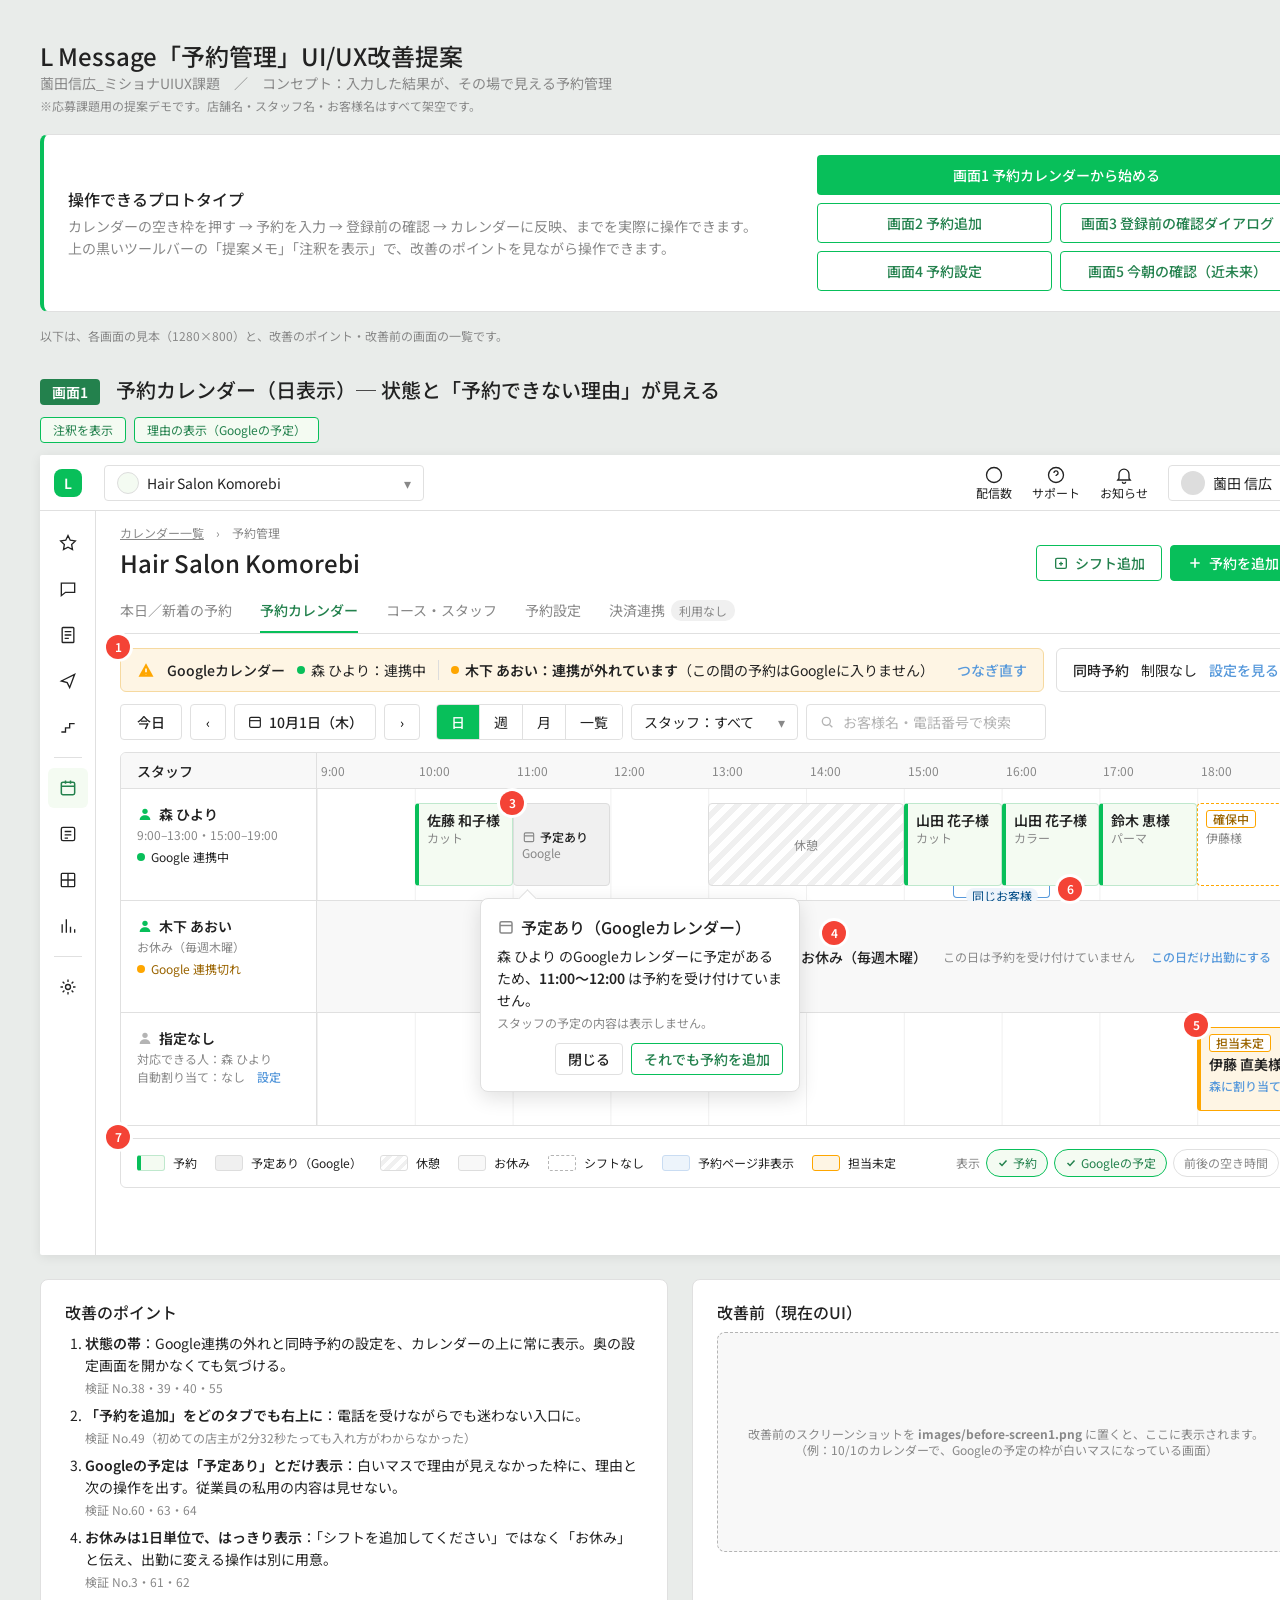
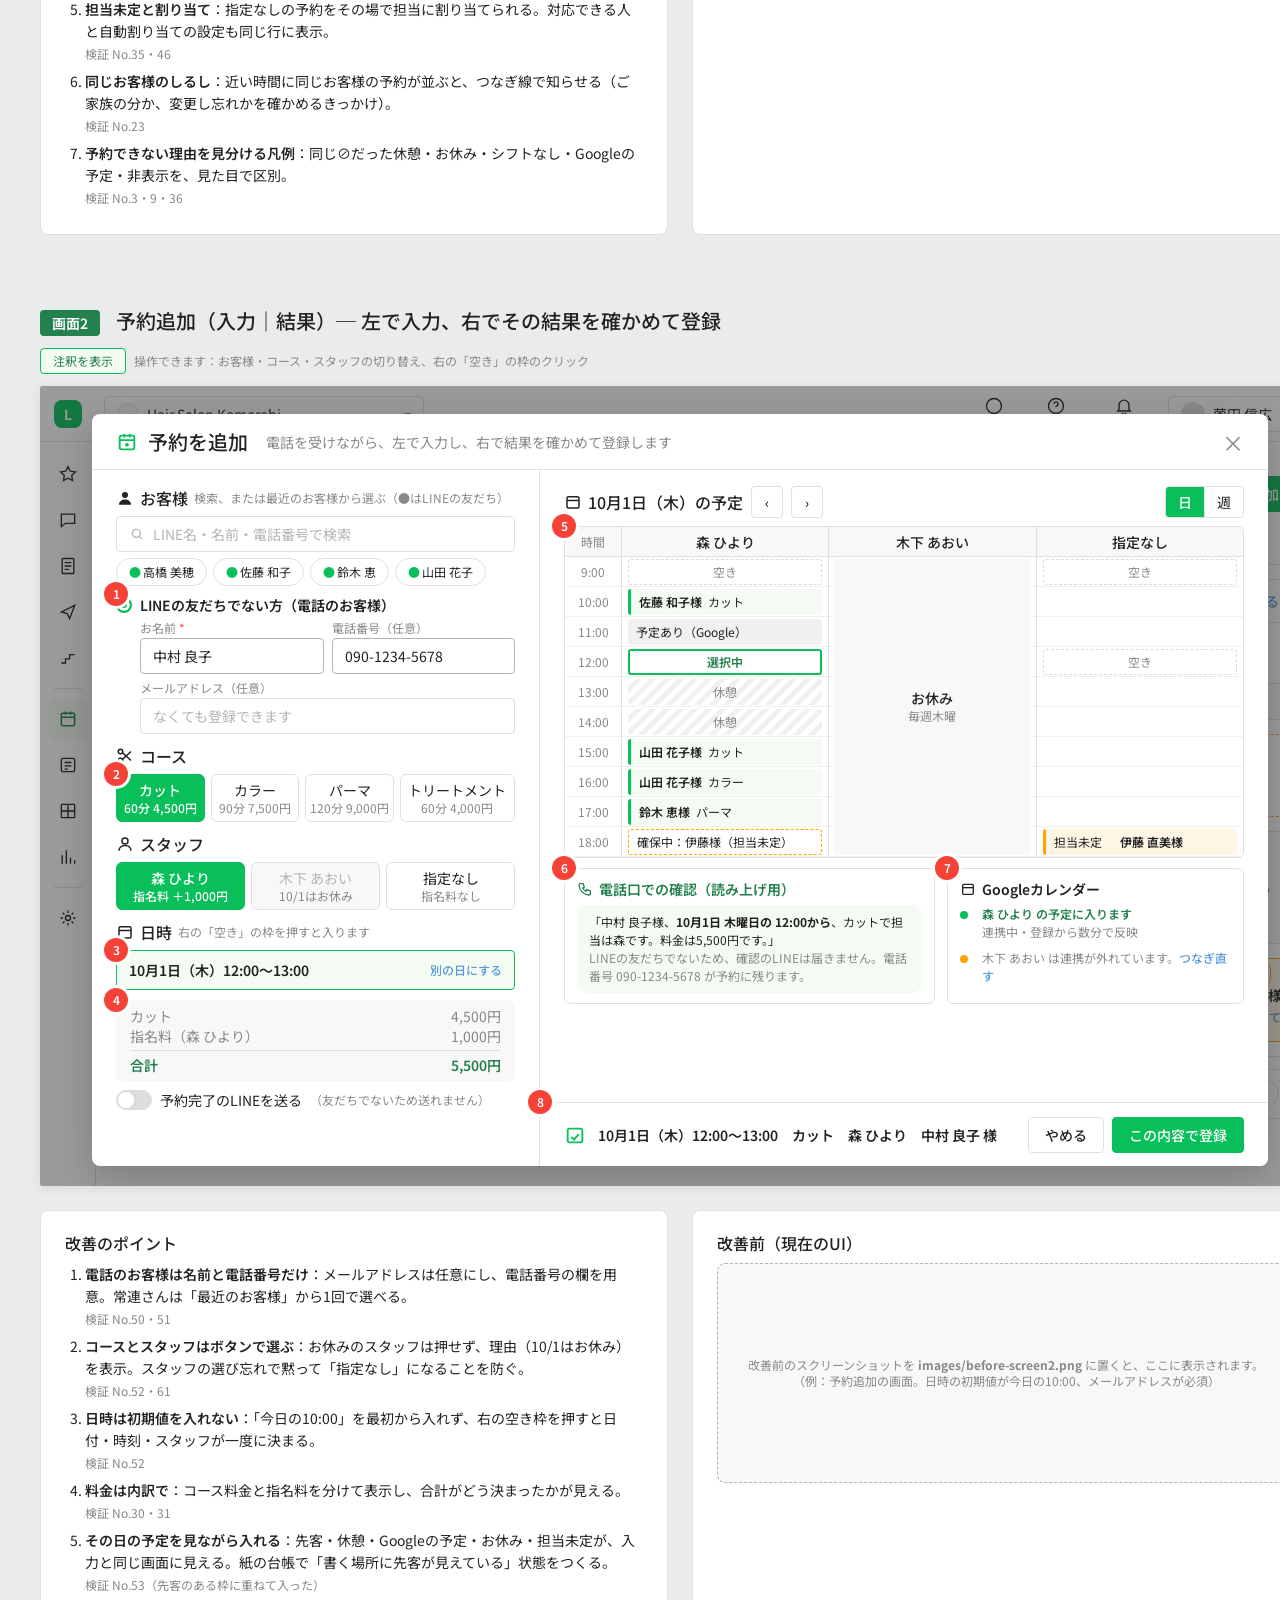
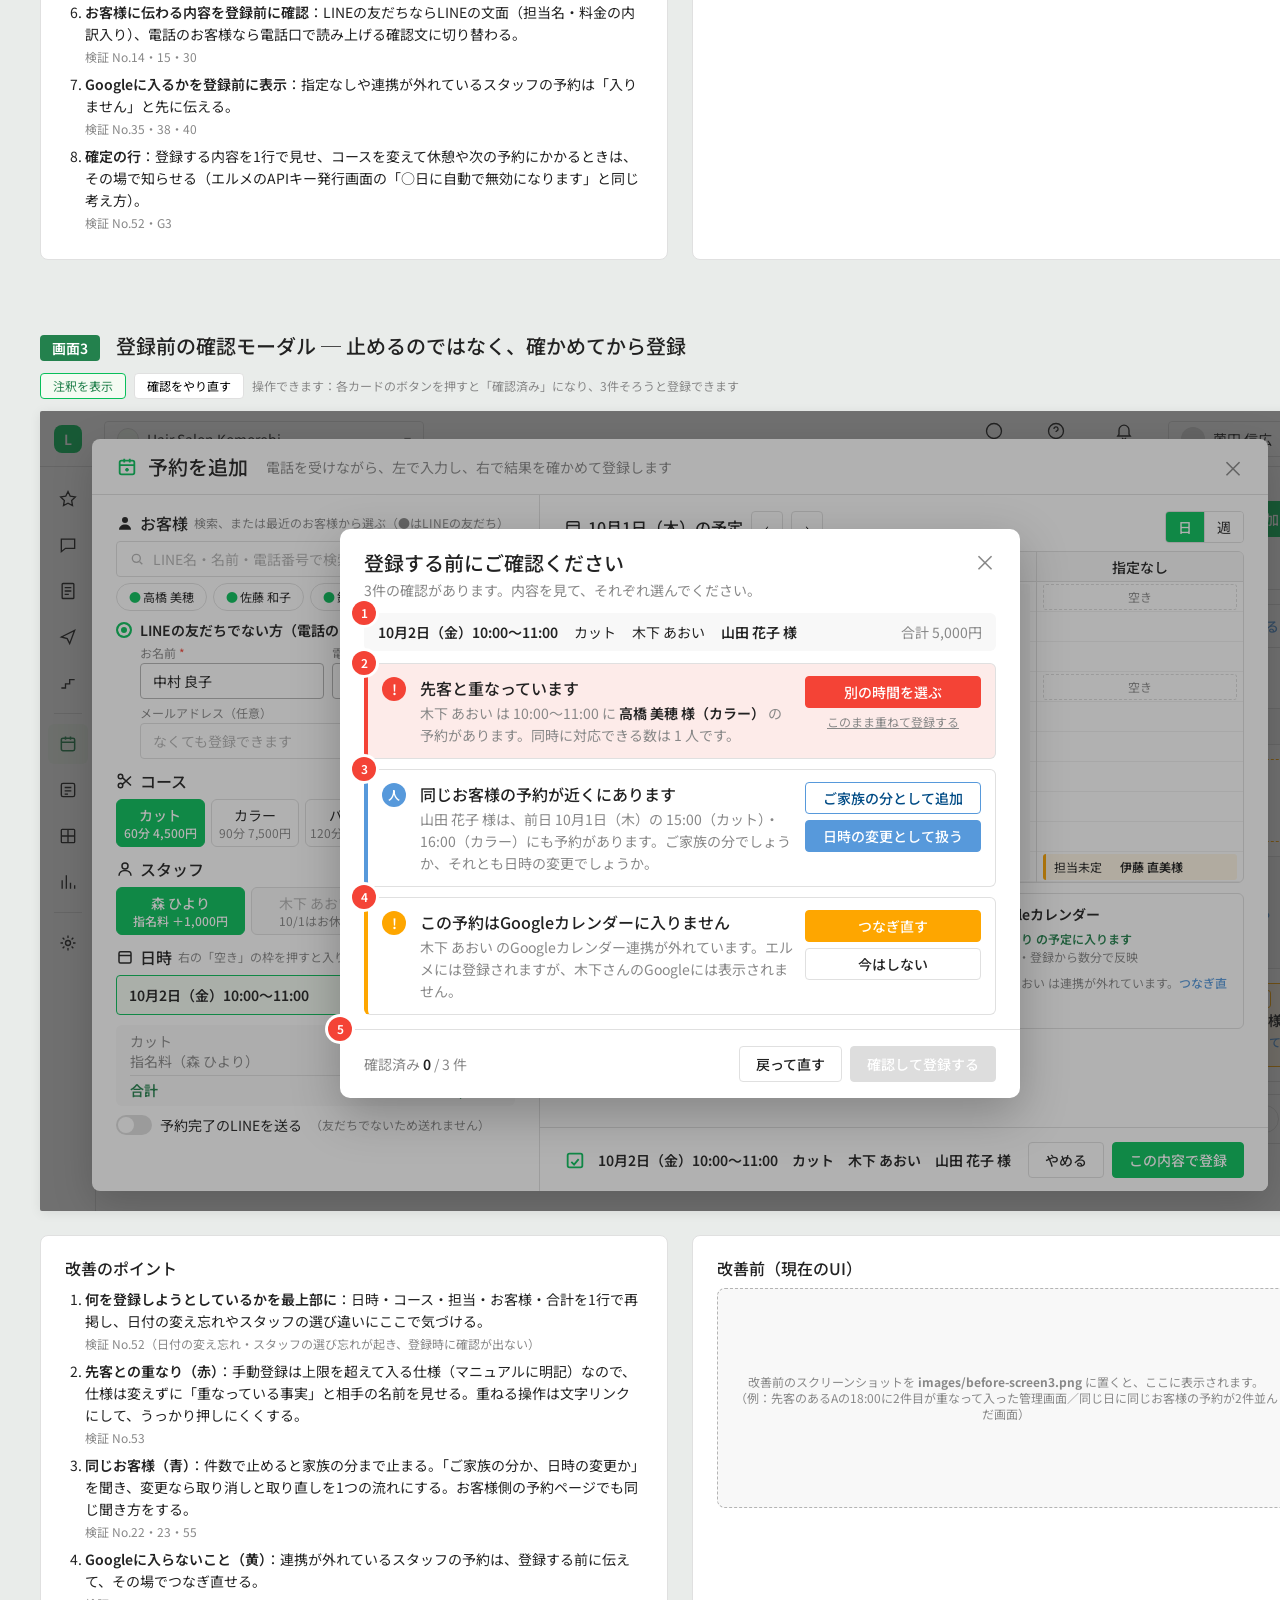
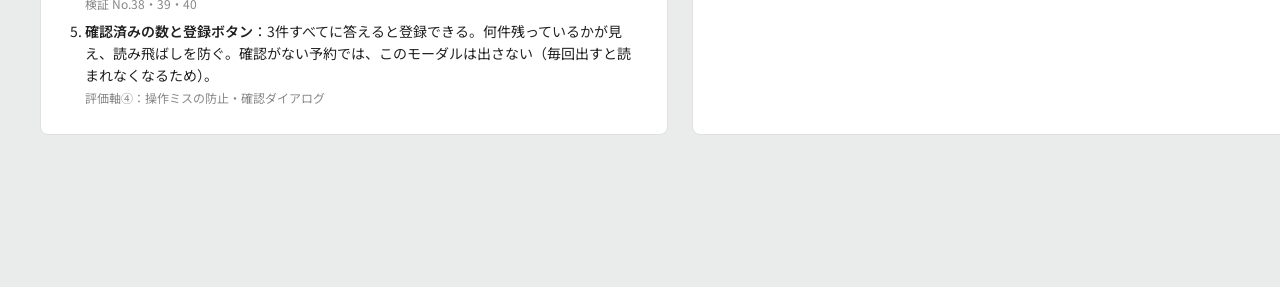
==== index.html @ c2ddda3b "Add files via upload" ====
<!DOCTYPE html>
<html lang="ja">
<head>
<meta charset="UTF-8">
<meta name="viewport" content="width=1400">
<meta name="robots" content="noindex, nofollow">
<title>薗田信広_ミショナUIUX課題｜L Message 予約管理 改善提案</title>
<link rel="preconnect" href="https://fonts.googleapis.com">
<link rel="preconnect" href="https://fonts.gstatic.com" crossorigin>
<link href="https://fonts.googleapis.com/css2?family=Noto+Sans+JP:wght@400;500;600&display=swap" rel="stylesheet">
<style>
/* ===== L Message デザインガイドのトークン ===== */
:root{
  --main:#08bf5a; --main-weak:#f4fbf2; --main-strong:#23814d;
  --text:#222222; --white:#ffffff; --border:#e0e0e0;
  --gray:#888888; --gray-2:#dddddd; --gray-3:#f8f8f8; --gray-4:#b4b4b4; --gray-5:#f0f0f0;
  --link:#5799DB; --link-weak:#edf4fb; --link-strong:#004b85;
  --error:#f44336; --error-weak:#fdebe9; --error-strong:#a10000;
  --warn:#fea600; --warn-weak:#fef5e4;
}
*{box-sizing:border-box;margin:0;padding:0}
body{font-family:"Noto Sans JP",sans-serif;color:var(--text);background:#e9ecea;font-size:14px;line-height:22px}
button{font-family:inherit;cursor:pointer}

/* 文字の階層（ガイド準拠） */
.t-title{font-size:24px;font-weight:500;line-height:32px}
.t-screen{font-size:20px;font-weight:500;line-height:28px}
.t-head{font-size:16px;font-weight:500;line-height:24px}
.t-body{font-size:14px;font-weight:400;line-height:22px}
.t-strong{font-size:14px;font-weight:600;line-height:22px}
.t-sub{font-size:14px;font-weight:400;line-height:22px;color:var(--gray)}
.t-opt{font-size:12px;font-weight:400;line-height:16px}

/* ===== 提出ページの外側（アートボードの説明） ===== */
.doc{width:1360px;margin:0 auto;padding:40px 40px 80px}
.doc-head{margin-bottom:32px}
.doc-head p{color:var(--gray)}
.screen-block{margin-bottom:72px}
.screen-label{display:flex;align-items:baseline;gap:16px;margin-bottom:12px}
.screen-label .no{background:var(--main-strong);color:#fff;font-size:14px;font-weight:600;padding:2px 12px;border-radius:4px}
.screen-tools{display:flex;gap:8px;margin-bottom:12px}
.btn-tool{border:1px solid var(--border);background:#fff;border-radius:4px;padding:4px 12px;font-size:12px;line-height:16px}
.btn-tool[aria-pressed="true"]{border-color:var(--main);color:var(--main-strong);background:var(--main-weak)}

.notes{display:grid;grid-template-columns:1fr 1fr;gap:24px;margin-top:24px}
.card-doc{background:#fff;border:1px solid var(--border);border-radius:8px;padding:20px 24px}
.card-doc h3{margin-bottom:8px}
.card-doc ol{padding-left:20px}
.card-doc li{margin-bottom:6px}
.card-doc .ref{color:var(--gray);font-size:12px;line-height:16px}
.before-box{border:1px dashed var(--gray-4);border-radius:8px;min-height:220px;display:flex;align-items:center;justify-content:center;background:var(--gray-3);overflow:hidden}
.before-box img{max-width:100%;display:block}
.before-box .ph{color:var(--gray);font-size:12px;line-height:16px;text-align:center;padding:16px}

/* ===== アートボード 1280×800 ===== */
.artboard{width:1280px;height:800px;background:#fff;position:relative;overflow:hidden;box-shadow:0 2px 12px rgba(0,0,0,.08);border-radius:2px}

/* ヘッダー */
.app-header{height:56px;border-bottom:1px solid var(--border);display:flex;align-items:center;padding:0 20px 0 0}
.logo{width:56px;display:flex;justify-content:center}
.logo span{width:28px;height:28px;border-radius:8px;background:var(--main);color:#fff;font-weight:600;display:flex;align-items:center;justify-content:center;font-size:14px}
.store-select{display:flex;align-items:center;gap:8px;border:1px solid var(--border);border-radius:4px;height:36px;padding:0 12px;width:320px;margin-left:8px}
.store-select .ico{width:22px;height:22px;border-radius:50%;background:var(--main-weak);border:1px solid var(--gray-2)}
.store-select .caret{margin-left:auto;color:var(--gray)}
.header-right{margin-left:auto;display:flex;align-items:center;gap:20px}
.hicon{display:flex;flex-direction:column;align-items:center;color:var(--text)}
.hicon svg{width:20px;height:20px}
.user{display:flex;align-items:center;gap:8px;border:1px solid var(--border);border-radius:4px;height:36px;padding:0 12px}
.avatar{width:24px;height:24px;border-radius:50%;background:var(--gray-2)}

/* 左のメニュー（細いアイコン列） */
.rail{position:absolute;top:56px;left:0;bottom:0;width:56px;border-right:1px solid var(--border);display:flex;flex-direction:column;align-items:center;padding-top:12px;gap:6px}
.rail a{width:40px;height:40px;border-radius:6px;display:flex;align-items:center;justify-content:center;color:var(--text)}
.rail a.active{background:var(--main-weak);color:var(--main-strong)}
.rail svg{width:20px;height:20px}
.rail .sep{width:28px;height:1px;background:var(--border);margin:4px 0}

/* メイン */
.main{position:absolute;top:56px;left:56px;right:0;bottom:0;padding:14px 24px 0}
.crumb{color:var(--gray)}
.crumb a{color:var(--gray);text-decoration:underline}
.title-row{display:flex;align-items:center;margin-top:4px}
.title-row .actions{margin-left:auto;display:flex;gap:8px}
.btn{height:36px;border-radius:4px;padding:0 16px;font-size:14px;font-weight:500;display:inline-flex;align-items:center;gap:6px;border:1px solid var(--border);background:#fff;color:var(--text)}
.btn-primary{background:var(--main);border-color:var(--main);color:#fff}
.btn-primary:hover{background:var(--main-strong)}
.btn-outline{border-color:var(--main);color:var(--main-strong)}
.btn svg{width:16px;height:16px}

.tabs{display:flex;gap:28px;border-bottom:1px solid var(--border);margin-top:8px}
.tabs a{padding:10px 0;color:var(--gray);text-decoration:none}
.tabs a.active{color:var(--main-strong);font-weight:500;border-bottom:2px solid var(--main)}
.tabs .pill{font-size:12px;line-height:16px;background:var(--gray-5);color:var(--gray);padding:2px 8px;border-radius:10px;margin-left:6px}

/* 状態の帯 */
.status-row{display:flex;gap:12px;margin-top:14px}
.status{display:flex;align-items:center;gap:12px;border-radius:6px;padding:0 16px;height:44px;border:1px solid var(--border);background:#fff}
.status.warn{background:var(--warn-weak);border-color:#f6d9a0;flex:1}
.status .lbl{font-weight:500}
.dot{width:8px;height:8px;border-radius:50%;display:inline-block;margin-right:6px}
.dot.ok{background:var(--main)}
.dot.ng{background:var(--warn)}
.status .item{display:flex;align-items:center}
.status .div{width:1px;height:20px;background:var(--gray-2)}
.link{color:var(--link);text-decoration:none;font-weight:500}
.link:hover{color:var(--link-strong);text-decoration:underline}
.warn-ico{color:var(--warn);width:18px;height:18px}

/* 操作の行 */
.toolbar{display:flex;align-items:center;gap:8px;margin-top:12px;white-space:nowrap}
.toolbar>*{flex-shrink:0}
.seg{display:flex;border:1px solid var(--border);border-radius:4px;overflow:hidden;height:36px}
.seg button{border:0;background:#fff;padding:0 14px;font-size:14px;color:var(--text)}
.seg button+button{border-left:1px solid var(--border)}
.seg button.on{background:var(--main);color:#fff;font-weight:500}
.datebox{display:flex;align-items:center;gap:6px;height:36px;border:1px solid var(--border);border-radius:4px;padding:0 12px;font-weight:500}
.iconbtn{width:36px;height:36px;border:1px solid var(--border);border-radius:4px;background:#fff;display:flex;align-items:center;justify-content:center}
.select{height:36px;border:1px solid var(--border);border-radius:4px;padding:0 12px;display:flex;align-items:center;gap:24px;background:#fff}
.search{height:36px;border:1px solid var(--border);border-radius:4px;padding:0 12px;display:flex;align-items:center;gap:8px;width:240px;color:var(--gray-4)}
.toggles{margin-left:auto;display:flex;align-items:center;gap:6px}
.chip{white-space:nowrap;height:28px;border-radius:14px;padding:0 10px;display:flex;align-items:center;gap:4px;border:1px solid var(--border);font-size:12px;line-height:16px;background:#fff;color:var(--gray)}
.chip.on{border-color:var(--main);color:var(--main-strong);background:var(--main-weak)}
.chip svg{width:12px;height:12px}

/* タイムライン */
.tl{margin-top:12px;border:1px solid var(--border);border-radius:6px;overflow:hidden}
.tl-head,.tl-row{display:grid;grid-template-columns:196px 1fr}
.tl-head{height:36px;background:var(--gray-3);border-bottom:1px solid var(--border)}
.tl-head .staff-h{padding:7px 16px;font-weight:500;border-right:1px solid var(--border)}
.hours{position:relative}
.hours span{position:absolute;top:7px;font-size:12px;line-height:22px;color:var(--gray);transform:translateX(4px)}
.tl-row{height:112px;border-bottom:1px solid var(--border)}
.tl-row:last-child{border-bottom:0}
.staff{padding:14px 16px;border-right:1px solid var(--border);display:flex;flex-direction:column;gap:2px}
.staff .name{white-space:nowrap;display:flex;align-items:center;gap:6px;font-weight:600}
.staff .meta{font-size:12px;line-height:16px;color:var(--gray)}
.staff .g{font-size:12px;line-height:16px;display:flex;align-items:center;margin-top:4px}
.staff .g.ng{color:#9a6400}
.lane{position:relative;background-image:linear-gradient(to right,var(--gray-5) 1px,transparent 1px);background-size:10% 100%}
.lane .half{position:absolute;top:0;bottom:0;width:0;border-left:1px dashed var(--gray-5)}

.blk{position:absolute;top:14px;bottom:14px;border-radius:4px;padding:6px 8px;overflow:hidden;font-size:12px;line-height:16px;cursor:pointer}
.blk .nm{font-size:14px;font-weight:600;line-height:20px;white-space:nowrap}
.blk .cs{color:var(--gray);white-space:nowrap}
.blk.rsv{background:var(--main-weak);border:1px solid #bfe8cd;border-left:4px solid var(--main)}
.blk.rsv:hover{border-color:var(--main)}
.blk.gcal{background:var(--gray-5);border:1px solid var(--gray-2);display:flex;flex-direction:column;justify-content:center;align-items:flex-start;color:var(--text)}
.blk.gcal .gtag{display:inline-flex;align-items:center;gap:4px;font-weight:500}
.blk.break{background:repeating-linear-gradient(135deg,#fff 0 6px,var(--gray-5) 6px 12px);border:1px solid var(--gray-2);display:flex;align-items:center;justify-content:center;color:var(--gray)}
.blk.noshift{background:#fff;border:1px dashed var(--gray-4);display:flex;align-items:center;justify-content:center;color:var(--gray)}
.blk.off{left:0;right:0;top:0;bottom:0;border-radius:0;background:var(--gray-3);display:flex;align-items:center;justify-content:flex-end;padding-right:24px;gap:16px;color:var(--gray);cursor:default}
.blk.off .t{font-size:14px;font-weight:500;color:var(--text)}
.blk.pending{background:var(--warn-weak);border:1px solid var(--warn);border-left:4px solid var(--warn)}
.badge{display:inline-flex;align-items:center;gap:4px;font-size:12px;line-height:16px;font-weight:500;padding:0 6px;border-radius:3px}
.badge.warn{background:#fff;color:#9a6400;border:1px solid var(--warn)}
.blk.hold{background:#fff;border:1px dashed var(--warn)}
.blk.pending .assign{white-space:nowrap;display:block;margin-top:4px;color:var(--link);font-weight:500}
.free{position:absolute;top:14px;bottom:14px;border-radius:4px;display:flex;align-items:center;justify-content:center;color:var(--main-strong);font-size:12px;line-height:16px;opacity:0;border:1px dashed var(--main);background:var(--main-weak);cursor:pointer;transition:opacity .15s}
.free:hover{opacity:1}
.free.demo{opacity:1}
.same{position:absolute;bottom:2px;height:12px;border:1px solid var(--link);border-top:0;border-radius:0 0 4px 4px}
.same span{position:absolute;left:50%;transform:translate(-50%,2px);background:var(--link-weak);color:var(--link-strong);font-size:12px;line-height:16px;padding:0 6px;border-radius:8px;white-space:nowrap}

/* 理由のポップオーバー */
.pop{position:absolute;width:320px;background:#fff;border:1px solid var(--border);border-radius:8px;box-shadow:0 6px 20px rgba(0,0,0,.12);padding:16px;z-index:5}
.pop::before{content:"";position:absolute;top:-7px;left:40px;width:12px;height:12px;background:#fff;border-left:1px solid var(--border);border-top:1px solid var(--border);transform:rotate(45deg)}
.pop h4{font-size:16px;font-weight:500;line-height:24px;display:flex;align-items:center;gap:6px}
.pop p{margin-top:6px}
.pop .note{margin-top:4px;font-size:12px;line-height:16px;color:var(--gray)}
.pop .row{display:flex;gap:8px;justify-content:flex-end;margin-top:12px}
.pop .btn{height:32px;padding:0 12px;font-size:14px}
.pop[hidden]{display:none}

/* 凡例 */
.legend{display:flex;align-items:center;gap:18px;white-space:nowrap;margin-top:12px;padding:10px 16px;border:1px solid var(--border);border-radius:6px;background:#fff}
.legend .lg{display:flex;align-items:center;gap:8px;font-size:12px;line-height:16px}
.sw{width:28px;height:16px;border-radius:3px}
.sw.rsv{background:var(--main-weak);border:1px solid #bfe8cd;border-left:4px solid var(--main)}
.sw.gcal{background:var(--gray-5);border:1px solid var(--gray-2)}
.sw.break{background:repeating-linear-gradient(135deg,#fff 0 4px,var(--gray-5) 4px 8px);border:1px solid var(--gray-2)}
.sw.off{background:var(--gray-3);border:1px solid var(--gray-2)}
.sw.noshift{background:#fff;border:1px dashed var(--gray-4)}
.sw.pending{background:var(--warn-weak);border:1px solid var(--warn)}
.sw.hidden{background:var(--link-weak);border:1px solid #c9dcf2}
.legend .toggles{margin-left:auto}


/* ===== 画面2：予約追加（入力｜結果） ===== */
.bg-clone{position:absolute;inset:0;pointer-events:none}
.dim{position:absolute;inset:0;background:rgba(34,34,34,.45);z-index:3}
.modal{position:absolute;top:28px;left:52px;width:1176px;height:752px;background:#fff;border-radius:8px;z-index:4;display:flex;flex-direction:column;box-shadow:0 12px 40px rgba(0,0,0,.2);overflow:hidden}
.modal-head{height:56px;display:flex;align-items:center;gap:10px;padding:0 24px;border-bottom:1px solid var(--border);flex-shrink:0}
.modal-head .sub{color:var(--gray);margin-left:8px}
.modal-head .x{margin-left:auto;border:0;background:none;font-size:22px;color:var(--gray)}
.modal-body{flex:1;display:grid;grid-template-columns:448px 1fr;min-height:0}
.col-in{padding:16px 24px;border-right:1px solid var(--border);overflow:hidden}
.col-out{padding:16px 24px 0;display:flex;flex-direction:column;min-height:0}
.sec{margin-bottom:10px}
.sec-h{display:flex;align-items:center;gap:6px;font-size:16px;font-weight:500;line-height:24px;margin-bottom:6px}
.sec-h svg{width:18px;height:18px;color:var(--text)}
.sec-h .req{font-size:12px;line-height:16px;color:var(--gray);font-weight:400}
.inp{height:36px;border:1px solid var(--border);border-radius:4px;padding:0 12px;display:flex;align-items:center;gap:8px;color:var(--text);background:#fff;font-size:14px}
.inp.ph{color:var(--gray-4)}
.inp.fill{border-color:var(--gray-4)}
.chips{display:flex;gap:6px;margin-top:6px;flex-wrap:nowrap;white-space:nowrap}
.cchip{height:28px;flex-shrink:0;border:1px solid var(--border);border-radius:14px;padding:0 12px;background:#fff;font-size:12px;line-height:16px;color:var(--text)}
.cchip.on{border-color:var(--main);background:var(--main-weak);color:var(--main-strong);font-weight:500}
.cchip .fr{color:var(--main);margin-right:2px}
.radio{display:flex;align-items:center;gap:8px;margin-top:8px;cursor:pointer}
.radio .rd{width:16px;height:16px;border-radius:50%;border:2px solid var(--gray-4);display:inline-block}
.radio.on .rd{border-color:var(--main);box-shadow:inset 0 0 0 3px #fff;background:var(--main)}
.nf{display:grid;grid-template-columns:1fr 1fr;gap:6px 8px;margin-top:4px;padding-left:24px}
.nf label{font-size:12px;line-height:16px;color:var(--gray);display:block;margin-bottom:2px}
.nf .full{grid-column:1/3}
.opt-grid{display:grid;grid-template-columns:1fr 1fr 1fr 1.3fr;gap:6px}
.opt-grid.s3{grid-template-columns:repeat(3,1fr)}
.opt{white-space:nowrap;border:1px solid var(--border);border-radius:6px;background:#fff;padding:5px 2px;text-align:center;font-size:14px;line-height:20px;color:var(--text)}
.opt small{display:block;font-size:12px;line-height:16px;color:var(--gray)}
.opt.on{background:var(--main);border-color:var(--main);color:#fff;font-weight:500}
.opt.on small{color:#fff}
.opt:disabled{background:var(--gray-3);color:var(--gray-4);cursor:not-allowed}
.opt:disabled small{color:var(--gray)}
.dt{height:40px;border:1px solid var(--main);background:var(--main-weak);border-radius:4px;padding:0 12px;display:flex;align-items:center;gap:8px;font-weight:600}
.dt .chg{margin-left:auto;font-weight:500;font-size:12px}
.dt.empty{border-color:var(--border);background:#fff;color:var(--gray-4);font-weight:400}
.price{background:var(--gray-3);border-radius:6px;padding:6px 14px;line-height:20px}
.price .r{display:flex;justify-content:space-between;color:var(--gray)}
.price .tot{display:flex;justify-content:space-between;border-top:1px solid var(--border);margin-top:4px;padding-top:4px;font-weight:600;color:var(--main-strong)}
.sw-row{display:flex;align-items:center;gap:8px;margin-top:4px;white-space:nowrap}
.tg{width:36px;height:20px;border-radius:10px;background:var(--main);position:relative}
.tg::after{content:"";position:absolute;top:2px;left:18px;width:16px;height:16px;border-radius:50%;background:#fff}
.tg.off{background:var(--gray-2)}
.tg.off::after{left:2px}
.sw-row .t-opt{color:var(--gray)}

.out-head{display:flex;align-items:center;gap:8px;margin-bottom:8px}
.out-head .sec-h{margin:0}
.out-head .seg{margin-left:auto;height:32px}
.out-head .seg button{padding:0 12px}
.vgrid{border:1px solid var(--border);border-radius:6px;overflow:hidden}
.vg-h,.vg-r{display:grid;grid-template-columns:56px 1fr 1fr 1fr}
.vg-h{height:30px;background:var(--gray-3);border-bottom:1px solid var(--border);font-weight:500}
.vg-h div{display:flex;align-items:center;justify-content:center;border-left:1px solid var(--border)}
.vg-h div:first-child{border-left:0;font-size:12px;color:var(--gray);font-weight:400}
.vg-body{position:relative}
.vg-r{height:30px;border-bottom:1px solid var(--gray-5)}
.vg-r:last-child{border-bottom:0}
.vg-r .tm{font-size:12px;line-height:30px;color:var(--gray);text-align:center}
.vg-r .c{border-left:1px solid var(--border);padding:2px 6px}
.cell{height:100%;border-radius:3px;font-size:12px;line-height:14px;display:flex;align-items:center;gap:6px;padding:0 8px;white-space:nowrap;overflow:hidden}
.cell b{font-weight:600}
.cell.rsv{background:var(--main-weak);border-left:3px solid var(--main)}
.cell.vfree{border:1px dashed var(--gray-2);color:var(--gray);justify-content:center;cursor:pointer}
.cell.vfree:hover{border-color:var(--main);color:var(--main-strong);background:var(--main-weak)}
.cell.sel{border:2px solid var(--main);background:#fff;color:var(--main-strong);font-weight:600;justify-content:center}
.cell.gcal{background:var(--gray-5);color:var(--text)}
.cell.brk{background:repeating-linear-gradient(135deg,#fff 0 5px,var(--gray-5) 5px 10px);color:var(--gray);justify-content:center}
.cell.hold{border:1px dashed var(--warn);background:#fff}
.cell.pend{background:var(--warn-weak);border-left:3px solid var(--warn)}
.cell.none{}
.offcol{position:absolute;top:2px;bottom:2px;background:var(--gray-3);border-radius:3px;display:flex;flex-direction:column;align-items:center;justify-content:center;color:var(--gray);font-size:12px;line-height:16px;gap:2px}
.offcol b{color:var(--text);font-size:14px;font-weight:500}
.cards{display:grid;grid-template-columns:1.25fr 1fr;gap:12px;margin-top:10px}
.pcard{border:1px solid var(--border);border-radius:6px;padding:10px 12px;font-size:12px;line-height:18px}
.pcard h5{font-size:14px;font-weight:600;line-height:20px;display:flex;align-items:center;gap:6px;margin-bottom:6px}
.pcard.line h5{color:var(--main-strong)}
.bubble{background:var(--main-weak);border-radius:10px;padding:8px 12px;color:var(--text)}
.bubble .k{color:var(--gray)}
.gline{display:flex;align-items:flex-start;gap:8px}
.gline + .gline{margin-top:8px}
.gstat{font-weight:600}
.gstat.ok{color:var(--main-strong)}
.gstat.no{color:#9a6400}
.confirm{margin-top:auto;height:64px;border-top:1px solid var(--border);display:flex;align-items:center;gap:12px;margin-left:-24px;margin-right:-24px;padding:0 24px;background:#fff}
.confirm .sum{font-weight:600;white-space:nowrap}
.confirm .sum span{font-weight:400;color:var(--gray);margin-left:4px}
.confirm .warnline{display:flex;align-items:center;gap:6px;color:#9a6400;font-size:12px;line-height:16px;background:var(--warn-weak);border-radius:4px;padding:4px 8px}
.confirm .warnline[hidden]{display:none}
.confirm .act{margin-left:auto;display:flex;gap:8px;white-space:nowrap;flex-shrink:0}
.btn[disabled]{background:var(--gray-2);border-color:var(--gray-2);color:#fff;cursor:not-allowed}


/* ===== 画面3：登録前の確認モーダル ===== */
.dim2{position:absolute;inset:0;background:rgba(34,34,34,.35);z-index:5}
.cmodal{position:absolute;top:118px;left:300px;width:680px;background:#fff;border-radius:10px;z-index:6;box-shadow:0 16px 48px rgba(0,0,0,.25);overflow:hidden}
.cm-head{display:flex;align-items:flex-start;gap:12px;padding:20px 24px 12px}
.cm-head .x{margin-left:auto;border:0;background:none;font-size:22px;color:var(--gray);line-height:24px}
.cm-sub{color:var(--gray);margin-top:2px}
.cm-target{margin:0 24px 12px;background:var(--gray-3);border-radius:6px;padding:8px 14px;display:flex;gap:16px;align-items:center;flex-wrap:wrap}
.cm-target b{font-weight:600}
.cm-list{padding:0 24px;display:flex;flex-direction:column;gap:10px}
.ck{border:1px solid var(--border);border-left-width:4px;border-radius:6px;padding:12px 14px;display:grid;grid-template-columns:28px 1fr auto;gap:10px;align-items:start;transition:background .15s}
.ck .ic{width:24px;height:24px;border-radius:50%;display:flex;align-items:center;justify-content:center;color:#fff;font-weight:600;font-size:14px;margin-top:1px}
.ck h4{font-size:16px;font-weight:500;line-height:24px}
.ck p{color:var(--gray);margin-top:2px}
.ck .acts{display:flex;flex-direction:column;gap:6px;align-items:stretch;min-width:176px}
.ck .acts .btn{height:32px;justify-content:center;font-size:14px}
.ck .sublink{font-size:12px;line-height:16px;text-align:center;color:var(--gray);text-decoration:underline;background:none;border:0}
.ck.warn{border-left-color:var(--warn)}
.ck.warn .ic{background:var(--warn)}
.ck.info{border-left-color:var(--link)}
.ck.info .ic{background:var(--link)}
.ck.err{border-left-color:var(--error);background:var(--error-weak)}
.ck.err .ic{background:var(--error)}
.btn-warn{background:var(--warn);border-color:var(--warn);color:#fff}
.btn-link{background:var(--link);border-color:var(--link);color:#fff}
.btn-err{background:var(--error);border-color:var(--error);color:#fff}
.btn-line-link{border-color:var(--link);color:var(--link-strong)}
.ck .done{display:none;align-items:center;gap:6px;color:var(--main-strong);font-weight:600;white-space:nowrap}
.ck.resolved{background:var(--main-weak);border-left-color:var(--main)}
.ck.resolved .ic{background:var(--main)}
.ck.resolved .acts .btn,.ck.resolved .acts .sublink{display:none}
.ck.resolved .done{display:flex}
.cm-foot{display:flex;align-items:center;gap:12px;padding:16px 24px;margin-top:14px;border-top:1px solid var(--border)}
.cm-foot .left{color:var(--gray)}
.cm-foot .left b{color:var(--text);font-weight:600}
.cm-foot .act{margin-left:auto;display:flex;gap:8px}

.proto-card{margin-top:20px;background:#fff;border:1px solid var(--border);border-left:4px solid var(--main);border-radius:8px;padding:20px 24px;display:flex;align-items:center;gap:24px}
.proto-card p{margin-top:4px;color:var(--gray)}
.proto-links{margin-left:auto;display:grid;grid-template-columns:1fr 1fr;gap:8px;flex-shrink:0}
.proto-links .btn-go:first-child{grid-column:1/3}
.btn-go{display:inline-flex;align-items:center;justify-content:center;height:40px;padding:0 20px;border-radius:4px;background:var(--main);color:#fff;font-weight:500;text-decoration:none;white-space:nowrap}
.btn-go:hover{background:var(--main-strong)}
.btn-go.sub{background:#fff;color:var(--main-strong);border:1px solid var(--main)}
/* 注釈番号（提出用の説明レイヤー） */
.mk{position:absolute;width:24px;height:24px;border-radius:50%;background:var(--error);color:#fff;font-size:12px;font-weight:600;display:flex;align-items:center;justify-content:center;z-index:10;box-shadow:0 0 0 3px #fff}
.hide-marks .mk{display:none}
</style>
</head>
<body>
<div class="doc">

  <header class="doc-head">
    <h1 class="t-title">L Message「予約管理」UI/UX改善提案</h1>
    <p class="t-body">薗田信広_ミショナUIUX課題　／　コンセプト：入力した結果が、その場で見える予約管理</p>
    <p class="t-opt" style="margin-top:4px">※応募課題用の提案デモです。店舗名・スタッフ名・お客様名はすべて架空です。</p>
    <div class="proto-card">
      <div>
        <h2 class="t-head">操作できるプロトタイプ</h2>
        <p class="t-body">カレンダーの空き枠を押す → 予約を入力 → 登録前の確認 → カレンダーに反映、までを実際に操作できます。<br>上の黒いツールバーの「提案メモ」「注釈を表示」で、改善のポイントを見ながら操作できます。</p>
      </div>
      <div class="proto-links">
        <a class="btn-go" href="calendar.html">画面1 予約カレンダーから始める</a>
        <a class="btn-go sub" href="add.html">画面2 予約追加</a>
        <a class="btn-go sub" href="add.html?demo=confirm">画面3 登録前の確認ダイアログ</a>
        <a class="btn-go sub" href="settings.html">画面4 予約設定</a>
        <a class="btn-go sub" href="today.html">画面5 今朝の確認（近未来）</a>
      </div>
    </div>
    <p class="t-opt" style="margin-top:16px;color:var(--gray)">以下は、各画面の見本（1280×800）と、改善のポイント・改善前の画面の一覧です。</p>
  </header>

  <!-- ================= 画面1 ================= -->
  <section class="screen-block" id="screen1">
    <div class="screen-label">
      <span class="no">画面1</span>
      <h2 class="t-screen">予約カレンダー（日表示）─ 状態と「予約できない理由」が見える</h2>
    </div>
    <div class="screen-tools">
      <button class="btn-tool" id="toggleMarks" aria-pressed="true">注釈を表示</button>
      <button class="btn-tool" id="togglePop" aria-pressed="true">理由の表示（Googleの予定）</button>
    </div>

    <div class="artboard" id="ab1">
      <!-- ヘッダー -->
      <div class="app-header">
        <div class="logo"><span>L</span></div>
        <div class="store-select"><span class="ico"></span><span class="t-body">Hair Salon Komorebi</span><span class="caret">▾</span></div>
        <div class="header-right">
          <div class="hicon" title="配信数"><svg viewBox="0 0 24 24" fill="none" stroke="currentColor" stroke-width="1.6"><circle cx="12" cy="12" r="9"/><path d="M8 12h.01M12 12h.01M16 12h.01"/></svg><span class="t-opt">配信数</span></div>
          <div class="hicon" title="サポート"><svg viewBox="0 0 24 24" fill="none" stroke="currentColor" stroke-width="1.6"><circle cx="12" cy="12" r="9"/><path d="M9.5 9.5a2.5 2.5 0 1 1 3.5 2.3c-.7.3-1 .8-1 1.5M12 17h.01"/></svg><span class="t-opt">サポート</span></div>
          <div class="hicon" title="お知らせ"><svg viewBox="0 0 24 24" fill="none" stroke="currentColor" stroke-width="1.6"><path d="M6 16V11a6 6 0 1 1 12 0v5l1.5 2h-15z"/><path d="M10 20a2 2 0 0 0 4 0"/></svg><span class="t-opt">お知らせ</span></div>
          <div class="user"><span class="avatar"></span><span class="t-body">薗田 信広</span><span style="color:var(--gray)">▾</span></div>
        </div>
      </div>

      <!-- 左メニュー -->
      <nav class="rail" aria-label="メインメニュー">
        <a title="お気に入り"><svg viewBox="0 0 24 24" fill="none" stroke="currentColor" stroke-width="1.6"><path d="M12 3l2.7 5.6 6.1.9-4.4 4.3 1 6.1L12 17l-5.4 2.9 1-6.1-4.4-4.3 6.1-.9z"/></svg></a>
        <a title="1:1チャット"><svg viewBox="0 0 24 24" fill="none" stroke="currentColor" stroke-width="1.6"><path d="M4 5h16v11H9l-5 4z"/></svg></a>
        <a title="テンプレート"><svg viewBox="0 0 24 24" fill="none" stroke="currentColor" stroke-width="1.6"><rect x="5" y="3" width="14" height="18" rx="1"/><path d="M8 8h8M8 12h8M8 16h5"/></svg></a>
        <a title="メッセージ配信"><svg viewBox="0 0 24 24" fill="none" stroke="currentColor" stroke-width="1.6"><path d="M4 12l16-8-6 16-3-6z"/></svg></a>
        <a title="ステップ配信"><svg viewBox="0 0 24 24" fill="none" stroke="currentColor" stroke-width="1.6"><path d="M4 18h5v-5h5V8h6"/></svg></a>
        <span class="sep"></span>
        <a class="active" title="予約管理"><svg viewBox="0 0 24 24" fill="none" stroke="currentColor" stroke-width="1.8"><rect x="4" y="5" width="16" height="15" rx="2"/><path d="M4 10h16M9 3v4M15 3v4"/></svg></a>
        <a title="フォーム"><svg viewBox="0 0 24 24" fill="none" stroke="currentColor" stroke-width="1.6"><rect x="4" y="4" width="16" height="16" rx="2"/><path d="M8 9h8M8 13h8M8 17h4"/></svg></a>
        <a title="リッチメニュー"><svg viewBox="0 0 24 24" fill="none" stroke="currentColor" stroke-width="1.6"><rect x="4" y="4" width="16" height="16" rx="1"/><path d="M4 12h16M12 4v16"/></svg></a>
        <a title="分析"><svg viewBox="0 0 24 24" fill="none" stroke="currentColor" stroke-width="1.6"><path d="M5 20V10M10 20V4M15 20v-7M20 20v-4"/></svg></a>
        <span class="sep"></span>
        <a title="設定"><svg viewBox="0 0 24 24" fill="none" stroke="currentColor" stroke-width="1.6"><circle cx="12" cy="12" r="3"/><path d="M12 3v3M12 18v3M3 12h3M18 12h3M5.6 5.6l2.1 2.1M16.3 16.3l2.1 2.1M5.6 18.4l2.1-2.1M16.3 7.7l2.1-2.1"/></svg></a>
      </nav>

      <!-- メイン -->
      <div class="main">
        <div class="crumb t-opt"><a>カレンダー一覧</a>　›　予約管理</div>
        <div class="title-row">
          <h1 class="t-title">Hair Salon Komorebi</h1>
          <div class="actions">
            <button class="btn btn-outline"><svg viewBox="0 0 24 24" fill="none" stroke="currentColor" stroke-width="2"><rect x="4" y="5" width="16" height="15" rx="2"/><path d="M12 10v6M9 13h6"/></svg>シフト追加</button>
            <button class="btn btn-primary"><svg viewBox="0 0 24 24" fill="none" stroke="currentColor" stroke-width="2.4"><path d="M12 5v14M5 12h14"/></svg>予約を追加</button>
          </div>
        </div>
        <nav class="tabs">
          <a>本日／新着の予約</a>
          <a class="active">予約カレンダー</a>
          <a>コース・スタッフ</a>
          <a>予約設定</a>
          <a>決済連携<span class="pill">利用なし</span></a>
        </nav>

        <!-- 状態の帯 -->
        <div class="status-row">
          <div class="status warn">
            <svg class="warn-ico" viewBox="0 0 24 24" fill="currentColor"><path d="M12 3l10 18H2z"/><path d="M12 10v5M12 17.5v.5" stroke="#fff" stroke-width="2"/></svg>
            <span class="lbl">Googleカレンダー</span>
            <span class="item"><span class="dot ok"></span>森 ひより：連携中</span>
            <span class="div"></span>
            <span class="item"><span class="dot ng"></span><b style="font-weight:600">木下 あおい：連携が外れています</b>（この間の予約はGoogleに入りません）</span>
            <a class="link" href="#" style="margin-left:auto">つなぎ直す</a>
          </div>
          <div class="status">
            <span class="lbl">同時予約</span><span>制限なし</span>
            <a class="link" href="#">設定を見る</a>
          </div>
        </div>

        <!-- 操作の行 -->
        <div class="toolbar">
          <button class="btn" style="height:36px;white-space:nowrap">今日</button>
          <button class="iconbtn" aria-label="前の日">‹</button>
          <div class="datebox"><svg viewBox="0 0 24 24" width="16" height="16" fill="none" stroke="currentColor" stroke-width="1.8"><rect x="4" y="5" width="16" height="15" rx="2"/><path d="M4 10h16"/></svg>10月1日（木）</div>
          <button class="iconbtn" aria-label="次の日">›</button>
          <div class="seg" style="margin-left:8px"><button class="on">日</button><button>週</button><button>月</button><button>一覧</button></div>
          <div class="select">スタッフ：すべて<span style="color:var(--gray)">▾</span></div>
          <div class="search"><svg viewBox="0 0 24 24" width="16" height="16" fill="none" stroke="#b4b4b4" stroke-width="2"><circle cx="11" cy="11" r="6"/><path d="M20 20l-4-4"/></svg>お客様名・電話番号で検索</div>
        </div>

        <!-- タイムライン -->
        <div class="tl">
          <div class="tl-head">
            <div class="staff-h">スタッフ</div>
            <div class="hours" id="hours"></div>
          </div>

          <!-- 森 ひより -->
          <div class="tl-row">
            <div class="staff">
              <div class="name"><svg width="16" height="16" viewBox="0 0 24 24" fill="var(--main)"><circle cx="12" cy="8" r="4"/><path d="M4 21c0-4.4 3.6-7 8-7s8 2.6 8 7z"/></svg>森 ひより</div>
              <div class="meta" style="white-space:nowrap">9:00–13:00・15:00–19:00</div>
              <div class="g"><span class="dot ok"></span>Google 連携中</div>
            </div>
            <div class="lane" id="laneA">
              <div class="blk rsv" style="left:10%;width:10%"><div class="nm">佐藤 和子様</div><div class="cs">カット</div></div>
              <div class="blk gcal" id="gcalBlk" style="left:20%;width:10%"><span class="gtag"><svg width="14" height="14" viewBox="0 0 24 24" fill="none" stroke="#888" stroke-width="2"><rect x="4" y="5" width="16" height="15" rx="2"/><path d="M4 10h16"/></svg>予定あり</span><span class="cs">Google</span></div>
              <div class="free demo" style="left:30%;width:10%">＋ 予約を追加</div>
              <div class="blk break" style="left:40%;width:20%">休憩</div>
              <div class="blk rsv" style="left:60%;width:10%"><div class="nm">山田 花子様</div><div class="cs">カット</div></div>
              <div class="blk rsv" style="left:70%;width:10%"><div class="nm">山田 花子様</div><div class="cs">カラー</div></div>
              <div class="same" style="left:65%;width:10%"><span>同じお客様</span></div>
              <div class="blk rsv" style="left:80%;width:10%"><div class="nm">鈴木 恵様</div><div class="cs">パーマ</div></div>
              <div class="blk hold" style="left:90%;width:10%"><span class="badge warn">確保中</span><div class="cs" style="margin-top:2px">伊藤様</div></div>
            </div>
          </div>

          <!-- 木下 あおい -->
          <div class="tl-row">
            <div class="staff">
              <div class="name"><svg width="16" height="16" viewBox="0 0 24 24" fill="var(--main)"><circle cx="12" cy="8" r="4"/><path d="M4 21c0-4.4 3.6-7 8-7s8 2.6 8 7z"/></svg>木下 あおい</div>
              <div class="meta">お休み（毎週木曜）</div>
              <div class="g ng"><span class="dot ng"></span>Google 連携切れ</div>
            </div>
            <div class="lane">
              <div class="blk off"><span class="t">お休み（毎週木曜）</span><span>この日は予約を受け付けていません</span><a class="link" href="#">この日だけ出勤にする</a></div>
            </div>
          </div>

          <!-- 指定なし -->
          <div class="tl-row">
            <div class="staff">
              <div class="name"><svg width="16" height="16" viewBox="0 0 24 24" fill="#b4b4b4"><circle cx="12" cy="8" r="4"/><path d="M4 21c0-4.4 3.6-7 8-7s8 2.6 8 7z"/></svg>指定なし</div>
              <div class="meta">対応できる人：森 ひより</div>
              <div class="meta">自動割り当て：なし　<a class="link" href="#" style="font-size:12px">設定</a></div>
            </div>
            <div class="lane">
              <div class="blk pending" id="pendBlk" style="left:90%;width:10%">
                <span class="badge warn">担当未定</span>
                <div class="nm" style="margin-top:2px">伊藤 直美様</div>
                <span class="assign">森に割り当てる</span>
              </div>
            </div>
          </div>
        </div>

        <!-- 凡例 -->
        <div class="legend">
          <span class="lg"><span class="sw rsv"></span>予約</span>
          <span class="lg"><span class="sw gcal"></span>予定あり（Google）</span>
          <span class="lg"><span class="sw break"></span>休憩</span>
          <span class="lg"><span class="sw off"></span>お休み</span>
          <span class="lg"><span class="sw noshift"></span>シフトなし</span>
          <span class="lg"><span class="sw hidden"></span>予約ページ非表示</span>
          <span class="lg"><span class="sw pending"></span>担当未定</span>
          <div class="toggles">
            <span class="t-opt" style="color:var(--gray)">表示</span>
            <span class="chip on"><svg viewBox="0 0 24 24" fill="none" stroke="currentColor" stroke-width="3"><path d="M5 12l5 5 9-10"/></svg>予約</span>
            <span class="chip on"><svg viewBox="0 0 24 24" fill="none" stroke="currentColor" stroke-width="3"><path d="M5 12l5 5 9-10"/></svg>Googleの予定</span>
            <span class="chip">前後の空き時間</span>
          </div>
        </div>
      </div>

      <!-- 理由のポップオーバー（Googleの予定） -->
      <div class="pop" id="pop1" style="top:443px;left:440px">
        <h4><svg width="18" height="18" viewBox="0 0 24 24" fill="none" stroke="#888" stroke-width="2"><rect x="4" y="5" width="16" height="15" rx="2"/><path d="M4 10h16"/></svg>予定あり（Googleカレンダー）</h4>
        <p>森 ひより のGoogleカレンダーに予定があるため、<b style="font-weight:600">11:00〜12:00</b> は予約を受け付けていません。</p>
        <p class="note">スタッフの予定の内容は表示しません。</p>
        <div class="row">
          <button class="btn" id="closePop">閉じる</button>
          <button class="btn btn-outline">それでも予約を追加</button>
        </div>
      </div>

      <!-- 注釈番号 -->
      <span class="mk" style="top:180px;left:66px">1</span>
      <span class="mk" style="top:74px;left:1244px">2</span>
      <span class="mk" style="top:336px;left:460px">3</span>
      <span class="mk" style="top:466px;left:782px">4</span>
      <span class="mk" style="top:558px;left:1144px">5</span>
      <span class="mk" style="top:422px;left:1018px">6</span>
      <span class="mk" style="top:670px;left:66px">7</span>
    </div>

    <!-- 説明と改善前 -->
    <div class="notes">
      <div class="card-doc">
        <h3 class="t-head">改善のポイント</h3>
        <ol class="t-body">
          <li><b style="font-weight:600">状態の帯</b>：Google連携の外れと同時予約の設定を、カレンダーの上に常に表示。奥の設定画面を開かなくても気づける。<br><span class="ref">検証 No.38・39・40・55</span></li>
          <li><b style="font-weight:600">「予約を追加」をどのタブでも右上に</b>：電話を受けながらでも迷わない入口に。<br><span class="ref">検証 No.49（初めての店主が2分32秒たっても入れ方がわからなかった）</span></li>
          <li><b style="font-weight:600">Googleの予定は「予定あり」とだけ表示</b>：白いマスで理由が見えなかった枠に、理由と次の操作を出す。従業員の私用の内容は見せない。<br><span class="ref">検証 No.60・63・64</span></li>
          <li><b style="font-weight:600">お休みは1日単位で、はっきり表示</b>：「シフトを追加してください」ではなく「お休み」と伝え、出勤に変える操作は別に用意。<br><span class="ref">検証 No.3・61・62</span></li>
          <li><b style="font-weight:600">担当未定と割り当て</b>：指定なしの予約をその場で担当に割り当てられる。対応できる人と自動割り当ての設定も同じ行に表示。<br><span class="ref">検証 No.35・46</span></li>
          <li><b style="font-weight:600">同じお客様のしるし</b>：近い時間に同じお客様の予約が並ぶと、つなぎ線で知らせる（ご家族の分か、変更し忘れかを確かめるきっかけ）。<br><span class="ref">検証 No.23</span></li>
          <li><b style="font-weight:600">予約できない理由を見分ける凡例</b>：同じ⊘だった休憩・お休み・シフトなし・Googleの予定・非表示を、見た目で区別。<br><span class="ref">検証 No.3・9・36</span></li>
        </ol>
      </div>
      <div class="card-doc">
        <h3 class="t-head">改善前（現在のUI）</h3>
        <div class="before-box" style="margin-top:8px">
          <img src="images/before-screen1.png" alt="改善前の予約カレンダー" onerror="this.remove()">
          <div class="ph">改善前のスクリーンショットを <b>images/before-screen1.png</b> に置くと、ここに表示されます。<br>（例：10/1のカレンダーで、Googleの予定の枠が白いマスになっている画面）</div>
        </div>
      </div>
    </div>
  </section>

  <!-- ================= 画面2 ================= -->
  <section class="screen-block" id="screen2">
    <div class="screen-label">
      <span class="no">画面2</span>
      <h2 class="t-screen">予約追加（入力｜結果）─ 左で入力、右でその結果を確かめて登録</h2>
    </div>
    <div class="screen-tools">
      <button class="btn-tool mk-toggle" data-ab="ab2" aria-pressed="true">注釈を表示</button>
      <span class="t-opt" style="color:var(--gray);align-self:center">操作できます：お客様・コース・スタッフの切り替え、右の「空き」の枠のクリック</span>
    </div>

    <div class="artboard" id="ab2">
      <div class="bg-clone" id="bg2"></div>
      <div class="dim"></div>

      <div class="modal" role="dialog" aria-label="予約を追加">
        <div class="modal-head">
          <svg width="22" height="22" viewBox="0 0 24 24" fill="none" stroke="var(--main)" stroke-width="2"><rect x="4" y="5" width="16" height="15" rx="2"/><path d="M4 10h16M9 3v4M15 3v4M12 13v4M10 15h4"/></svg>
          <h2 class="t-screen">予約を追加</h2>
          <span class="sub t-body">電話を受けながら、左で入力し、右で結果を確かめて登録します</span>
          <button class="x" aria-label="閉じる">×</button>
        </div>

        <div class="modal-body">
          <!-- 左：入力 -->
          <div class="col-in">
            <div class="sec">
              <div class="sec-h"><svg viewBox="0 0 24 24" fill="currentColor"><circle cx="12" cy="8" r="4"/><path d="M4 21c0-4.4 3.6-7 8-7s8 2.6 8 7z"/></svg>お客様 <span class="req">検索、または最近のお客様から選ぶ（●はLINEの友だち）</span></div>
              <div class="inp ph"><svg width="16" height="16" viewBox="0 0 24 24" fill="none" stroke="#b4b4b4" stroke-width="2"><circle cx="11" cy="11" r="6"/><path d="M20 20l-4-4"/></svg>LINE名・名前・電話番号で検索</div>
              <div class="chips" id="recent">
                                <button class="cchip" data-name="高橋 美穂"><span class="fr">●</span>高橋 美穂</button>
                <button class="cchip" data-name="佐藤 和子"><span class="fr">●</span>佐藤 和子</button>
                <button class="cchip" data-name="鈴木 恵"><span class="fr">●</span>鈴木 恵</button>
                <button class="cchip" data-name="山田 花子"><span class="fr">●</span>山田 花子</button>
              </div>
              <div class="radio on" id="nfRadio"><span class="rd"></span><span class="t-strong">LINEの友だちでない方（電話のお客様）</span></div>
              <div class="nf" id="nfFields">
                <div><label>お名前 <span style="color:var(--error)">*</span></label><div class="inp fill">中村 良子</div></div>
                <div><label>電話番号（任意）</label><div class="inp fill">090-1234-5678</div></div>
                <div class="full"><label>メールアドレス（任意）</label><div class="inp ph">なくても登録できます</div></div>
              </div>
            </div>

            <div class="sec">
              <div class="sec-h"><svg viewBox="0 0 24 24" fill="none" stroke="currentColor" stroke-width="2"><circle cx="6" cy="6" r="3"/><circle cx="6" cy="18" r="3"/><path d="M8.5 7.5L20 18M8.5 16.5L20 6"/></svg>コース</div>
              <div class="opt-grid" id="courses">
                <button class="opt on" data-c="カット" data-min="60" data-p="4500">カット<small>60分 4,500円</small></button>
                <button class="opt" data-c="カラー" data-min="90" data-p="7500">カラー<small>90分 7,500円</small></button>
                <button class="opt" data-c="パーマ" data-min="120" data-p="9000">パーマ<small>120分 9,000円</small></button>
                <button class="opt" data-c="トリートメント" data-min="60" data-p="4000">トリートメント<small>60分 4,000円</small></button>
              </div>
            </div>

            <div class="sec">
              <div class="sec-h"><svg viewBox="0 0 24 24" fill="none" stroke="currentColor" stroke-width="2"><circle cx="12" cy="8" r="4"/><path d="M4 21c0-4.4 3.6-7 8-7s8 2.6 8 7"/></svg>スタッフ</div>
              <div class="opt-grid s3" id="staffs">
                <button class="opt on" data-s="森 ひより" data-p="1000">森 ひより<small>指名料 ＋1,000円</small></button>
                <button class="opt" disabled>木下 あおい<small>10/1はお休み</small></button>
                <button class="opt" data-s="指定なし" data-p="0">指定なし<small>指名料なし</small></button>
              </div>
            </div>

            <div class="sec">
              <div class="sec-h"><svg viewBox="0 0 24 24" fill="none" stroke="currentColor" stroke-width="2"><rect x="4" y="5" width="16" height="15" rx="2"/><path d="M4 10h16"/></svg>日時 <span class="req">右の「空き」の枠を押すと入ります</span></div>
              <div class="dt" id="dtBox"><span id="dtText">10月1日（木）12:00〜13:00</span><a class="link chg" href="#">別の日にする</a></div>
            </div>

            <div class="sec" style="margin-bottom:8px">
              <div class="price">
                <div class="r"><span id="pcName">カット</span><span id="pcVal">4,500円</span></div>
                <div class="r"><span id="psName">指名料（森 ひより）</span><span id="psVal">1,000円</span></div>
                <div class="tot"><span>合計</span><span id="ptVal">5,500円</span></div>
              </div>
            </div>
            <div class="sw-row"><span class="tg off" id="msgTg"></span><span class="t-body">予約完了のLINEを送る</span><span class="t-opt" id="msgNote">（友だちでないため送れません）</span></div>
          </div>

          <!-- 右：結果 -->
          <div class="col-out">
            <div class="out-head">
              <div class="sec-h"><svg viewBox="0 0 24 24" fill="none" stroke="currentColor" stroke-width="2"><rect x="4" y="5" width="16" height="15" rx="2"/><path d="M4 10h16"/></svg>10月1日（木）の予定</div>
              <button class="iconbtn" style="width:32px;height:32px" aria-label="前の日">‹</button>
              <button class="iconbtn" style="width:32px;height:32px" aria-label="次の日">›</button>
              <div class="seg"><button class="on">日</button><button>週</button></div>
            </div>

            <div class="vgrid">
              <div class="vg-h"><div>時間</div><div>森 ひより</div><div>木下 あおい</div><div>指定なし</div></div>
              <div class="vg-body" id="vgBody"></div>
            </div>

            <div class="cards">
              <div class="pcard line" id="notice">
                <h5 id="noticeH"><svg width="16" height="16" viewBox="0 0 24 24" fill="none" stroke="currentColor" stroke-width="2"><path d="M5 4h4l2 5-2.5 1.5a11 11 0 0 0 5 5L15 13l5 2v4a2 2 0 0 1-2 2A16 16 0 0 1 3 6a2 2 0 0 1 2-2"/></svg>電話口での確認（読み上げ用）</h5>
                <div class="bubble" id="noticeBody"></div>
              </div>
              <div class="pcard">
                <h5><svg width="16" height="16" viewBox="0 0 24 24" fill="none" stroke="currentColor" stroke-width="2"><rect x="4" y="5" width="16" height="15" rx="2"/><path d="M4 10h16"/></svg>Googleカレンダー</h5>
                <div class="gline"><span class="dot ok" id="gDot" style="margin-top:6px"></span><div><span class="gstat ok" id="gStat">森 ひより の予定に入ります</span><br><span style="color:var(--gray)" id="gSub">連携中・登録から数分で反映</span></div></div>
                <div class="gline"><span class="dot ng" style="margin-top:6px"></span><div style="color:var(--gray)">木下 あおい は連携が外れています。<a class="link" href="#">つなぎ直す</a></div></div>
              </div>
            </div>

            <div class="confirm">
              <svg width="22" height="22" viewBox="0 0 24 24" fill="none" stroke="var(--main)" stroke-width="2"><rect x="4" y="5" width="16" height="15" rx="2"/><path d="M8 14l3 3 5-6"/></svg>
              <div>
                <div class="sum" id="sumText"></div>
                <div class="warnline" id="warnLine" hidden><svg width="14" height="14" viewBox="0 0 24 24" fill="var(--warn)"><path d="M12 3l10 18H2z"/></svg><span id="warnText"></span></div>
              </div>
              <div class="act">
                <button class="btn">やめる</button>
                <button class="btn btn-primary" id="regBtn">この内容で登録</button>
              </div>
            </div>
          </div>
        </div>
      </div>

      <span class="mk" data-for="#nfRadio">1</span>
      <span class="mk" data-for="#courses">2</span>
      <span class="mk" data-for="#dtBox">3</span>
      <span class="mk" data-for="#ab2 .price">4</span>
      <span class="mk" data-for="#ab2 .vgrid">5</span>
      <span class="mk" data-for="#notice">6</span>
      <span class="mk" data-for="#ab2 .cards .pcard:last-child">7</span>
      <span class="mk" data-for="#ab2 .confirm">8</span>
    </div>

    <div class="notes">
      <div class="card-doc">
        <h3 class="t-head">改善のポイント</h3>
        <ol class="t-body">
          <li><b style="font-weight:600">電話のお客様は名前と電話番号だけ</b>：メールアドレスは任意にし、電話番号の欄を用意。常連さんは「最近のお客様」から1回で選べる。<br><span class="ref">検証 No.50・51</span></li>
          <li><b style="font-weight:600">コースとスタッフはボタンで選ぶ</b>：お休みのスタッフは押せず、理由（10/1はお休み）を表示。スタッフの選び忘れで黙って「指定なし」になることを防ぐ。<br><span class="ref">検証 No.52・61</span></li>
          <li><b style="font-weight:600">日時は初期値を入れない</b>：「今日の10:00」を最初から入れず、右の空き枠を押すと日付・時刻・スタッフが一度に決まる。<br><span class="ref">検証 No.52</span></li>
          <li><b style="font-weight:600">料金は内訳で</b>：コース料金と指名料を分けて表示し、合計がどう決まったかが見える。<br><span class="ref">検証 No.30・31</span></li>
          <li><b style="font-weight:600">その日の予定を見ながら入れる</b>：先客・休憩・Googleの予定・お休み・担当未定が、入力と同じ画面に見える。紙の台帳で「書く場所に先客が見えている」状態をつくる。<br><span class="ref">検証 No.53（先客のある枠に重ねて入った）</span></li>
          <li><b style="font-weight:600">お客様に伝わる内容を登録前に確認</b>：LINEの友だちならLINEの文面（担当名・料金の内訳入り）、電話のお客様なら電話口で読み上げる確認文に切り替わる。<br><span class="ref">検証 No.14・15・30</span></li>
          <li><b style="font-weight:600">Googleに入るかを登録前に表示</b>：指定なしや連携が外れているスタッフの予約は「入りません」と先に伝える。<br><span class="ref">検証 No.35・38・40</span></li>
          <li><b style="font-weight:600">確定の行</b>：登録する内容を1行で見せ、コースを変えて休憩や次の予約にかかるときは、その場で知らせる（エルメのAPIキー発行画面の「○日に自動で無効になります」と同じ考え方）。<br><span class="ref">検証 No.52・G3</span></li>
        </ol>
      </div>
      <div class="card-doc">
        <h3 class="t-head">改善前（現在のUI）</h3>
        <div class="before-box" style="margin-top:8px">
          <img src="images/before-screen2.png" alt="改善前の予約追加" onerror="this.remove()">
          <div class="ph">改善前のスクリーンショットを <b>images/before-screen2.png</b> に置くと、ここに表示されます。<br>（例：予約追加の画面。日時の初期値が今日の10:00、メールアドレスが必須）</div>
        </div>
      </div>
    </div>
  </section>

  <!-- ================= 画面3 ================= -->
  <section class="screen-block" id="screen3">
    <div class="screen-label">
      <span class="no">画面3</span>
      <h2 class="t-screen">登録前の確認モーダル ─ 止めるのではなく、確かめてから登録</h2>
    </div>
    <div class="screen-tools">
      <button class="btn-tool mk-toggle" data-ab="ab3" aria-pressed="true">注釈を表示</button>
      <button class="btn-tool" id="resetCk">確認をやり直す</button>
      <span class="t-opt" style="color:var(--gray);align-self:center">操作できます：各カードのボタンを押すと「確認済み」になり、3件そろうと登録できます</span>
    </div>

    <div class="artboard" id="ab3">
      <div class="bg-clone" id="bg3"></div>
      <div class="dim2"></div>

      <div class="cmodal" role="alertdialog" aria-label="登録する前にご確認ください">
        <div class="cm-head">
          <div>
            <h2 class="t-screen">登録する前にご確認ください</h2>
            <p class="cm-sub t-body">3件の確認があります。内容を見て、それぞれ選んでください。</p>
          </div>
          <button class="x" aria-label="閉じる">×</button>
        </div>
        <div class="cm-target t-body">
          <span><b>10月2日（金）10:00〜11:00</b></span>
          <span>カット</span>
          <span>木下 あおい</span>
          <span><b>山田 花子 様</b></span>
          <span style="margin-left:auto;color:var(--gray)">合計 5,000円</span>
        </div>

        <div class="cm-list">
          <!-- 赤：重なり -->
          <div class="ck err" id="ckErr">
            <span class="ic">!</span>
            <div>
              <h4>先客と重なっています</h4>
              <p>木下 あおい は 10:00〜11:00 に <b style="color:var(--text);font-weight:600">高橋 美穂 様（カラー）</b> の予約があります。同時に対応できる数は 1 人です。</p>
            </div>
            <div class="acts">
              <button class="btn btn-err" data-done="別の時間を選び直します">別の時間を選ぶ</button>
              <button class="sublink" data-done="重ねて登録します（上限を超えます）">このまま重ねて登録する</button>
              <span class="done"><svg width="16" height="16" viewBox="0 0 24 24" fill="none" stroke="currentColor" stroke-width="3"><path d="M5 12l5 5 9-10"/></svg><span></span></span>
            </div>
          </div>
          <!-- 青：同じお客様 -->
          <div class="ck info" id="ckInfo">
            <span class="ic" style="font-size:12px">人</span>
            <div>
              <h4>同じお客様の予約が近くにあります</h4>
              <p>山田 花子 様は、前日 10月1日（木）の 15:00（カット）・16:00（カラー）にも予約があります。ご家族の分でしょうか、それとも日時の変更でしょうか。</p>
            </div>
            <div class="acts">
              <button class="btn btn-line-link" data-done="ご家族の分として追加">ご家族の分として追加</button>
              <button class="btn btn-link" data-done="前日の予約を取り消して、この日時に変更">日時の変更として扱う</button>
              <span class="done"><svg width="16" height="16" viewBox="0 0 24 24" fill="none" stroke="currentColor" stroke-width="3"><path d="M5 12l5 5 9-10"/></svg><span></span></span>
            </div>
          </div>
          <!-- 黄：Google -->
          <div class="ck warn" id="ckWarn">
            <span class="ic">!</span>
            <div>
              <h4>この予約はGoogleカレンダーに入りません</h4>
              <p>木下 あおい のGoogleカレンダー連携が外れています。エルメには登録されますが、木下さんのGoogleには表示されません。</p>
            </div>
            <div class="acts">
              <button class="btn btn-warn" data-done="つなぎ直してから登録">つなぎ直す</button>
              <button class="btn" data-done="今回はGoogleに入れずに登録">今はしない</button>
              <span class="done"><svg width="16" height="16" viewBox="0 0 24 24" fill="none" stroke="currentColor" stroke-width="3"><path d="M5 12l5 5 9-10"/></svg><span></span></span>
            </div>
          </div>
        </div>

        <div class="cm-foot">
          <span class="left t-body">確認済み <b id="ckCount">0</b> / 3 件</span>
          <div class="act">
            <button class="btn">戻って直す</button>
            <button class="btn btn-primary" id="ckReg" disabled>確認して登録する</button>
          </div>
        </div>
      </div>

      <span class="mk" data-for="#ab3 .cm-target">1</span>
      <span class="mk" data-for="#ckErr">2</span>
      <span class="mk" data-for="#ckInfo">3</span>
      <span class="mk" data-for="#ckWarn">4</span>
      <span class="mk" data-for="#ab3 .cm-foot">5</span>
    </div>

    <div class="notes">
      <div class="card-doc">
        <h3 class="t-head">改善のポイント</h3>
        <ol class="t-body">
          <li><b style="font-weight:600">何を登録しようとしているかを最上部に</b>：日時・コース・担当・お客様・合計を1行で再掲し、日付の変え忘れやスタッフの選び違いにここで気づける。<br><span class="ref">検証 No.52（日付の変え忘れ・スタッフの選び忘れが起き、登録時に確認が出ない）</span></li>
          <li><b style="font-weight:600">先客との重なり（赤）</b>：手動登録は上限を超えて入る仕様（マニュアルに明記）なので、仕様は変えずに「重なっている事実」と相手の名前を見せる。重ねる操作は文字リンクにして、うっかり押しにくくする。<br><span class="ref">検証 No.53</span></li>
          <li><b style="font-weight:600">同じお客様（青）</b>：件数で止めると家族の分まで止まる。「ご家族の分か、日時の変更か」を聞き、変更なら取り消しと取り直しを1つの流れにする。お客様側の予約ページでも同じ聞き方をする。<br><span class="ref">検証 No.22・23・55</span></li>
          <li><b style="font-weight:600">Googleに入らないこと（黄）</b>：連携が外れているスタッフの予約は、登録する前に伝えて、その場でつなぎ直せる。<br><span class="ref">検証 No.38・39・40</span></li>
          <li><b style="font-weight:600">確認済みの数と登録ボタン</b>：3件すべてに答えると登録できる。何件残っているかが見え、読み飛ばしを防ぐ。確認がない予約では、このモーダルは出さない（毎回出すと読まれなくなるため）。<br><span class="ref">評価軸④：操作ミスの防止・確認ダイアログ</span></li>
        </ol>
      </div>
      <div class="card-doc">
        <h3 class="t-head">改善前（現在のUI）</h3>
        <div class="before-box" style="margin-top:8px">
          <img src="images/before-screen3.png" alt="改善前：確認なしで重なって入った予約" onerror="this.remove()">
          <div class="ph">改善前のスクリーンショットを <b>images/before-screen3.png</b> に置くと、ここに表示されます。<br>（例：先客のあるAの18:00に2件目が重なって入った管理画面／同じ日に同じお客様の予約が2件並んだ画面）</div>
        </div>
      </div>
    </div>
  </section>

</div>

<script>
/* 時刻の目盛り 9:00〜19:00 */
(function(){
  const h=document.getElementById('hours');
  for(let i=0;i<=9;i++){
    const s=document.createElement('span');
    s.style.left=(i*10)+'%';
    s.textContent=(9+i)+':00';
    h.appendChild(s);
  }
})();
/* 注釈の表示切り替え */
const ab1=document.getElementById('ab1');
const tm=document.getElementById('toggleMarks');
tm.addEventListener('click',()=>{
  const on=tm.getAttribute('aria-pressed')==='true';
  tm.setAttribute('aria-pressed',String(!on));
  ab1.classList.toggle('hide-marks',on);
});
/* 理由のポップオーバー */
const pop=document.getElementById('pop1');
const tp=document.getElementById('togglePop');
function setPop(show){pop.hidden=!show;tp.setAttribute('aria-pressed',String(show));}
tp.addEventListener('click',()=>setPop(pop.hidden));
document.getElementById('gcalBlk').addEventListener('click',()=>setPop(true));
document.getElementById('closePop').addEventListener('click',()=>setPop(false));
/* 空き枠の案内は、最初だけ見本として表示 */
setTimeout(()=>document.querySelectorAll('.free.demo').forEach(e=>e.classList.remove('demo')),4000);

/* ===== 共通：注釈の表示切り替え（画面2以降） ===== */
document.querySelectorAll('.mk-toggle').forEach(b=>b.addEventListener('click',()=>{
  const on=b.getAttribute('aria-pressed')==='true';
  b.setAttribute('aria-pressed',String(!on));
  document.getElementById(b.dataset.ab).classList.toggle('hide-marks',on);
}));

/* ===== 画面2 ===== */
(function(){
  // 背景：画面1の画面を複製して暗くする
  const bg=document.getElementById('bg2');
  ['.app-header','.rail','.main'].forEach(sel=>{
    const n=document.querySelector('#ab1 '+sel).cloneNode(true);
    n.querySelectorAll('[id]').forEach(e=>e.removeAttribute('id'));
    bg.appendChild(n);
  });
  // 森 ひよりの予定（時）
  const mori={9:null,10:['rsv','<b>佐藤 和子様</b>カット'],11:['gcal','予定あり（Google）'],12:null,13:['brk','休憩'],14:['brk','休憩'],
    15:['rsv','<b>山田 花子様</b>カット'],16:['rsv','<b>山田 花子様</b>カラー'],17:['rsv','<b>鈴木 恵様</b>パーマ'],18:['hold','確保中：伊藤様（担当未定）']};
  const busy={10:'佐藤 和子様の予約',11:'Googleの予定',13:'休憩',14:'休憩',15:'山田 花子様の予約',16:'山田 花子様の予約',17:'鈴木 恵様の予約',18:'伊藤様の予約'};
  const st={name:'中村 良子',friend:false,course:'カット',min:60,cp:4500,staff:'森 ひより',sp:1000,start:12};
  const body=document.getElementById('vgBody');
  function yen(n){return n.toLocaleString('ja-JP')+'円'}
  function hhmm(m){return Math.floor(m/60)+':'+String(m%60).padStart(2,'0')}
  function render(){
    let h='';
    for(let t=9;t<=18;t++){
      let a=mori[t], m;
      if(st.staff==='森 ひより'&&st.start===t) m='<div class="cell sel">選択中</div>';
      else if(a) m='<div class="cell '+a[0]+'">'+a[1]+'</div>';
      else m='<div class="cell vfree" data-t="'+t+'" data-s="森 ひより">空き</div>';
      let n;
      if(t===18) n='<div class="cell pend">担当未定　<b>伊藤 直美様</b></div>';
      else if(!mori[t]){
        n=(st.staff==='指定なし'&&st.start===t)?'<div class="cell sel">選択中</div>':'<div class="cell vfree" data-t="'+t+'" data-s="指定なし">空き</div>';
      } else n='<div class="cell none"></div>';
      h+='<div class="vg-r"><div class="tm">'+t+':00</div><div class="c">'+m+'</div><div class="c"></div><div class="c">'+n+'</div></div>';
    }
    body.innerHTML=h+'<div class="offcol" style="left:calc(56px + (100% - 56px)/3 + 6px);width:calc((100% - 56px)/3 - 12px)"><b>お休み</b>毎週木曜</div>';
    body.querySelectorAll('.cell.vfree').forEach(c=>c.addEventListener('click',()=>{
      st.start=+c.dataset.t; setStaff(c.dataset.s); update();
    }));
    const s=st.start*60, e=s+st.min;
    document.getElementById('dtText').textContent='10月1日（木）'+hhmm(s)+'〜'+hhmm(e);
    document.getElementById('pcName').textContent=st.course;
    document.getElementById('pcVal').textContent=yen(st.cp);
    document.getElementById('psName').textContent=st.sp?'指名料（'+st.staff+'）':'指名料（指定なし）';
    document.getElementById('psVal').textContent=yen(st.sp);
    document.getElementById('ptVal').textContent=yen(st.cp+st.sp);
    const total=yen(st.cp+st.sp)+'（'+st.course+' '+yen(st.cp)+(st.sp?'＋指名料 '+yen(st.sp):'')+'）';
    const staffTxt=st.staff==='指定なし'?'担当は当日までにお知らせします':'担当 '+st.staff;
    const nb=document.getElementById('noticeBody'), nh=document.getElementById('noticeH');
    if(st.friend){
      nh.innerHTML='<svg width="16" height="16" viewBox="0 0 24 24" fill="none" stroke="currentColor" stroke-width="2"><path d="M4 5h16v11H9l-5 4z"/></svg>お客様に届くLINE（プレビュー）';
      nb.innerHTML=st.name+' 様<br>ご予約ありがとうございます。<br><span class="k">日時</span> 10月1日（木）'+hhmm(s)+'〜'+hhmm(e)+'<br><span class="k">メニュー</span> '+st.course+'（'+st.min+'分）／'+staffTxt+'<br><span class="k">料金</span> '+total+'<br><a class="link" href="#">予約の確認・変更はこちら</a>';
    }else{
      nh.innerHTML='<svg width="16" height="16" viewBox="0 0 24 24" fill="none" stroke="currentColor" stroke-width="2"><path d="M5 4h4l2 5-2.5 1.5a11 11 0 0 0 5 5L15 13l5 2v4a2 2 0 0 1-2 2A16 16 0 0 1 3 6a2 2 0 0 1 2-2"/></svg>電話口での確認（読み上げ用）';
      nb.innerHTML='「'+st.name+'様、<b>10月1日 木曜日の '+hhmm(s)+'から</b>、'+st.course+'で'+(st.staff==='指定なし'?'担当はこちらで決めさせていただきます':'担当は'+st.staff.split(' ')[0]+'です')+'。料金は'+yen(st.cp+st.sp)+'です。」<br><span class="k">LINEの友だちでないため、確認のLINEは届きません。電話番号 090-1234-5678 が予約に残ります。</span>';
    }
    const gs=document.getElementById('gStat'), gd=document.getElementById('gDot'), gsub=document.getElementById('gSub');
    if(st.staff==='指定なし'){gs.textContent='Googleには入りません';gs.className='gstat no';gd.className='dot ng';gsub.textContent='担当を決めると、その人の予定に入ります';}
    else{gs.textContent=st.staff+' の予定に入ります';gs.className='gstat ok';gd.className='dot ok';gsub.textContent='連携中・登録から数分で反映';}
    document.getElementById('sumText').innerHTML='10月1日（木）'+hhmm(s)+'〜'+hhmm(e)+'　'+st.course+'　'+st.staff+'　'+st.name+' 様';
    // 終わりの時刻が次の予定にかかるか
    let clash=null;
    for(let t=st.start+1;t*60<e;t++){ if(busy[t]){clash=busy[t]+'（'+t+':00〜）';break;} }
    const wl=document.getElementById('warnLine');
    if(clash){wl.hidden=false;document.getElementById('warnText').textContent=st.course+'（'+st.min+'分）は '+clash+' にかかります';}
    else wl.hidden=true;
    const tg=document.getElementById('msgTg'), mn=document.getElementById('msgNote');
    tg.classList.toggle('off',!st.friend); mn.textContent=st.friend?'':'（友だちでないため送れません）';
  }
  function setStaff(name){
    document.querySelectorAll('#staffs .opt[data-s]').forEach(b=>{
      const on=b.dataset.s===name; b.classList.toggle('on',on); if(on){st.staff=name;st.sp=+b.dataset.p;}
    });
  }
  function update(){render();}
  document.querySelectorAll('#courses .opt').forEach(b=>b.addEventListener('click',()=>{
    document.querySelectorAll('#courses .opt').forEach(x=>x.classList.remove('on'));b.classList.add('on');
    st.course=b.dataset.c;st.min=+b.dataset.min;st.cp=+b.dataset.p;update();
  }));
  document.querySelectorAll('#staffs .opt[data-s]').forEach(b=>b.addEventListener('click',()=>{
    setStaff(b.dataset.s);
    if(mori[st.start]) st.start=12;
    update();
  }));
  document.querySelectorAll('#recent .cchip').forEach(b=>b.addEventListener('click',()=>{
    document.querySelectorAll('#recent .cchip').forEach(x=>x.classList.remove('on'));b.classList.add('on');
    st.name=b.dataset.name;st.friend=true;
    document.getElementById('nfRadio').classList.remove('on');
    document.getElementById('nfFields').style.opacity='.4';
    update();
  }));
  document.getElementById('nfRadio').addEventListener('click',()=>{
    document.querySelectorAll('#recent .cchip').forEach(x=>x.classList.remove('on'));
    st.name='中村 良子';st.friend=false;
    document.getElementById('nfRadio').classList.add('on');
    document.getElementById('nfFields').style.opacity='1';
    update();
  });
  render();
})();

/* ===== 画面3 ===== */
(function(){
  const bg=document.getElementById('bg3');
  const src=document.getElementById('ab2');
  ['.bg-clone','.dim','.modal'].forEach(sel=>{
    const n=src.querySelector(sel).cloneNode(true);
    n.querySelectorAll('[id]').forEach(e=>e.removeAttribute('id'));
    bg.appendChild(n);
  });
  // 背景の入力内容を、この場面（10/2・木下・山田様）に合わせる
  const sum=bg.querySelector('.confirm .sum'); if(sum) sum.textContent='10月2日（金）10:00〜11:00　カット　木下 あおい　山田 花子 様';
  const dt=bg.querySelector('.dt span'); if(dt) dt.textContent='10月2日（金）10:00〜11:00';
  const cards=['ckErr','ckInfo','ckWarn'].map(id=>document.getElementById(id));
  function count(){
    const n=cards.filter(c=>c.classList.contains('resolved')).length;
    document.getElementById('ckCount').textContent=n;
    document.getElementById('ckReg').disabled=n<3;
  }
  cards.forEach(c=>c.querySelectorAll('[data-done]').forEach(b=>b.addEventListener('click',()=>{
    c.classList.add('resolved'); c.querySelector('.done span').textContent=b.dataset.done;
    c.querySelector('.ic').textContent='✓'; count(); placeMarks();
  })));
  document.getElementById('resetCk').addEventListener('click',()=>{
    cards.forEach((c,i)=>{c.classList.remove('resolved');c.querySelector('.ic').textContent=i===1?'人':'!';});count();
  });
  count();
})();

/* 注釈：data-for の要素の左上に置く */
function placeMarks(){
  document.querySelectorAll('.mk[data-for]').forEach(m=>{
    const ab=m.closest('.artboard'), el=document.querySelector(m.dataset.for);
    if(!el) return;
    const a=ab.getBoundingClientRect(), r=el.getBoundingClientRect();
    m.style.left=(r.left-a.left-12)+'px'; m.style.top=(r.top-a.top-12)+'px';
  });
}
window.addEventListener('load',placeMarks);
document.fonts&&document.fonts.ready.then(placeMarks);
</script>
</body>
</html>
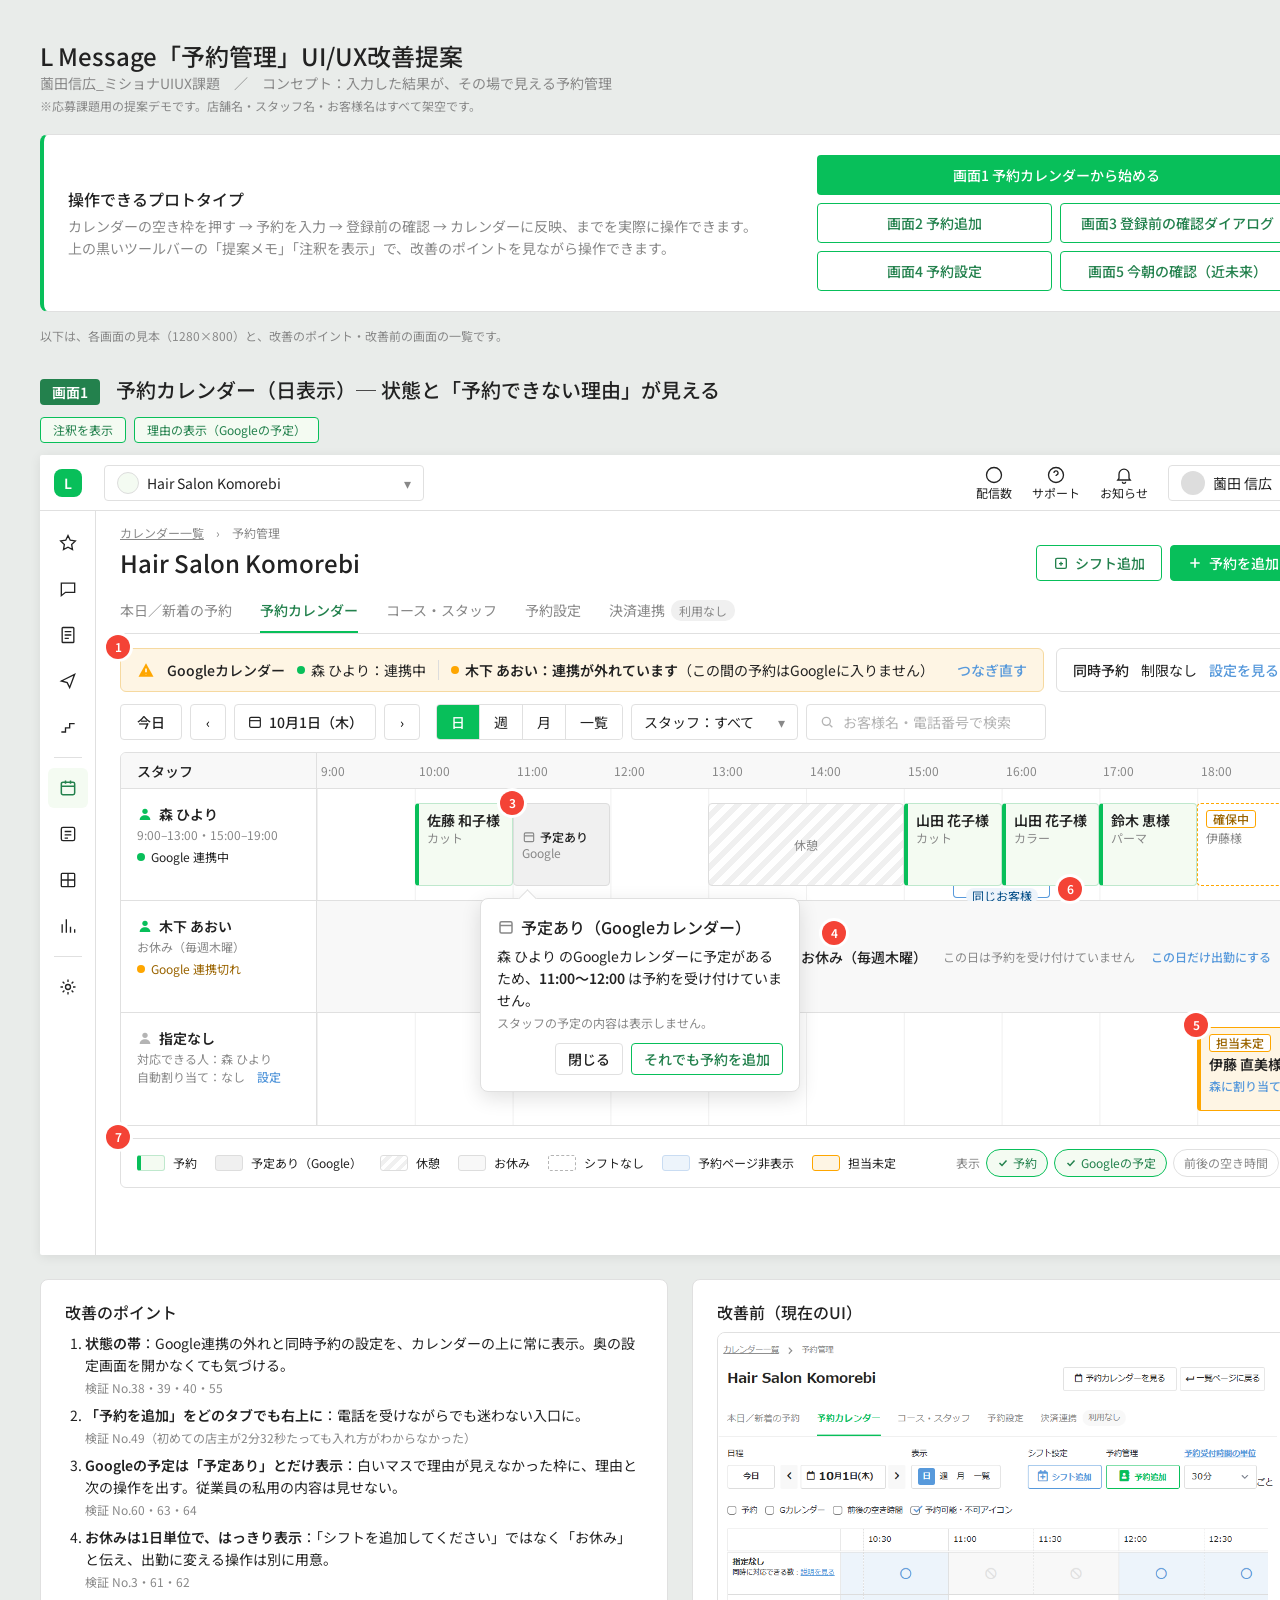
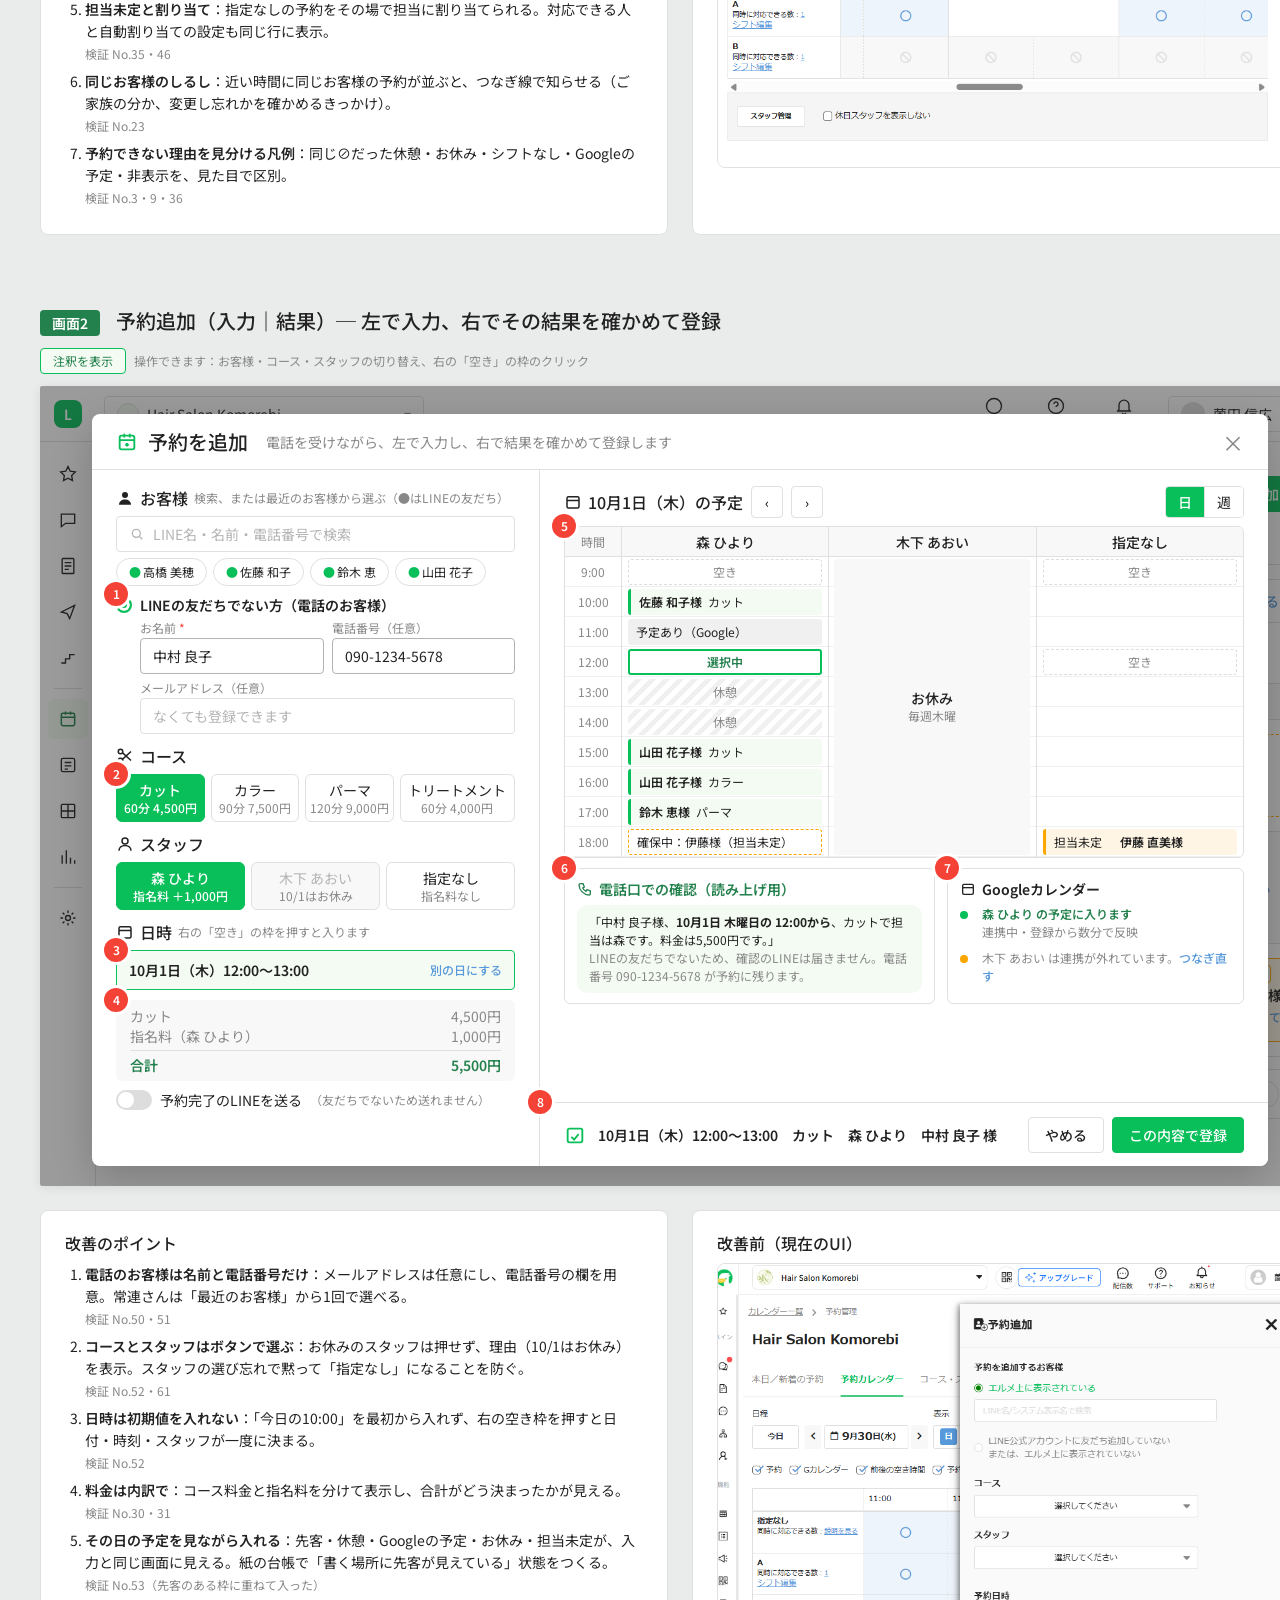
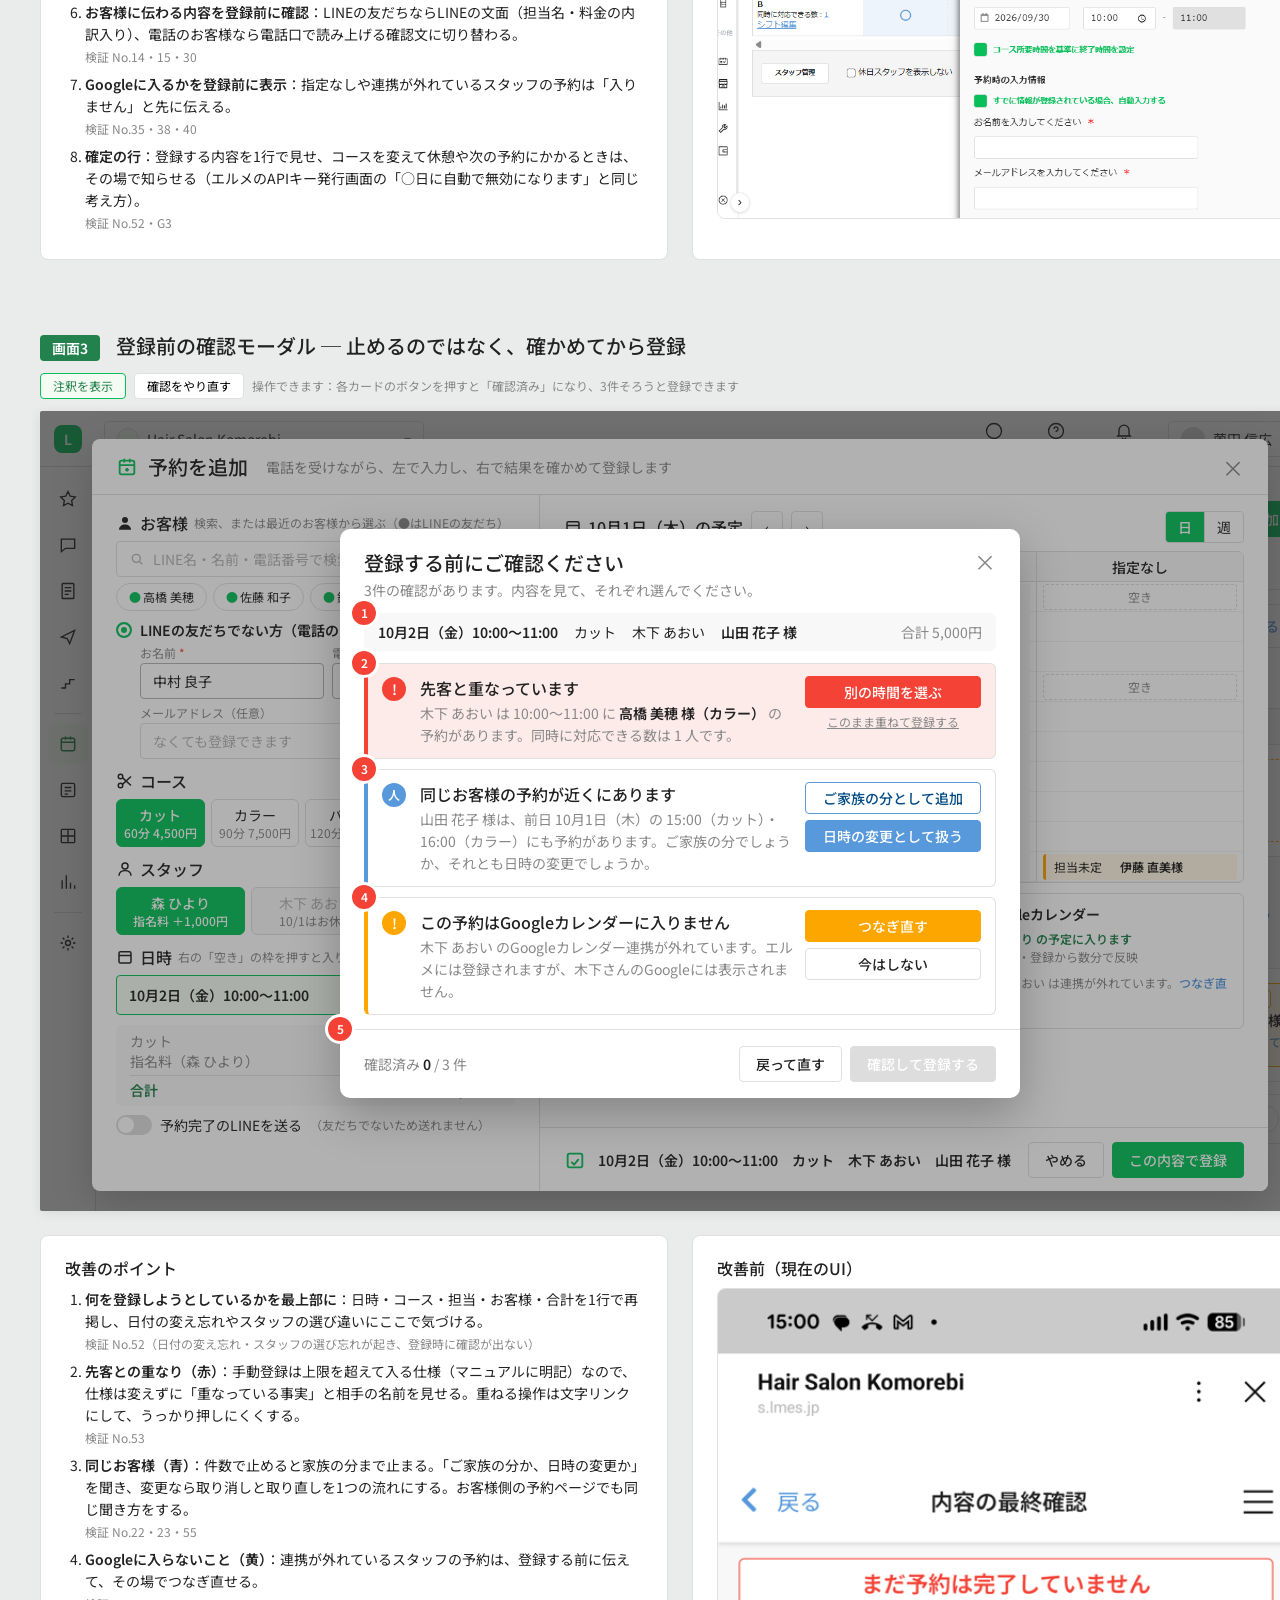
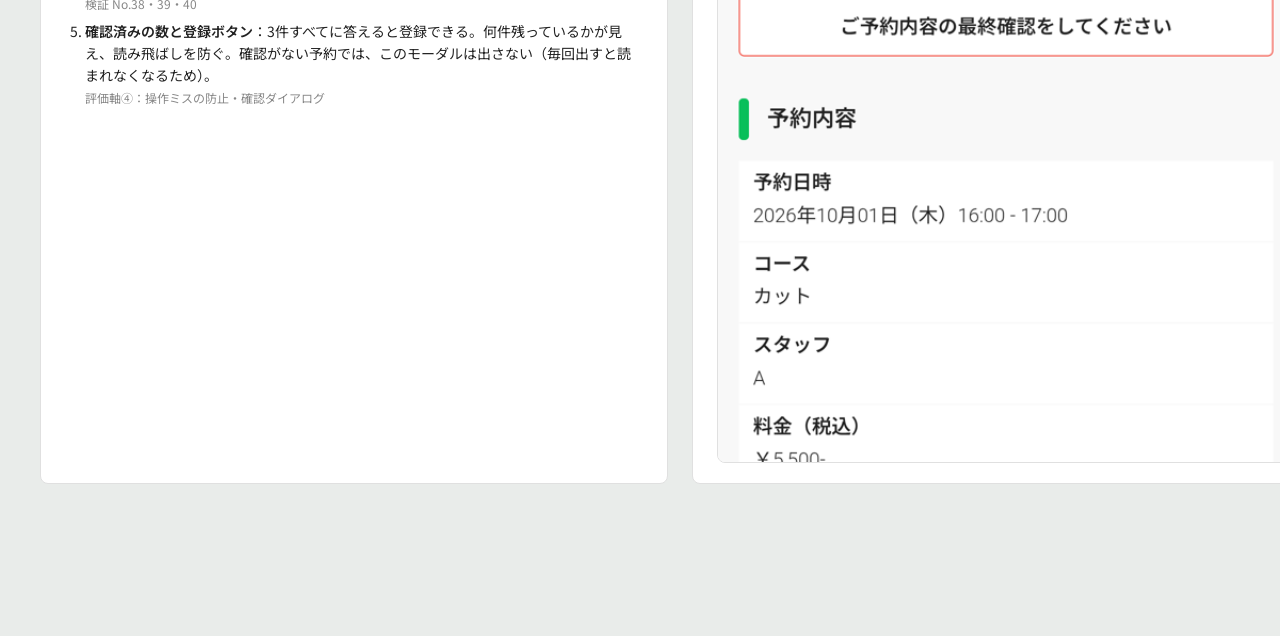
==== commit 22a5e869: "Add files via upload" ====
--- a/index.html
+++ b/index.html
@@ -49,7 +49,9 @@
 .card-doc li{margin-bottom:6px}
 .card-doc .ref{color:var(--gray);font-size:12px;line-height:16px}
 .before-box{border:1px dashed var(--gray-4);border-radius:8px;min-height:220px;display:flex;align-items:center;justify-content:center;background:var(--gray-3);overflow:hidden}
-.before-box img{max-width:100%;display:block}
+.before-box:has(img){display:block;border-style:solid;border-color:var(--border);background:#fff;min-height:0}
+.before-box:has(img) .ph{display:none}
+.before-box img{width:100%;display:block}
 .before-box .ph{color:var(--gray);font-size:12px;line-height:16px;text-align:center;padding:16px}
 
 /* ===== アートボード 1280×800 ===== */
